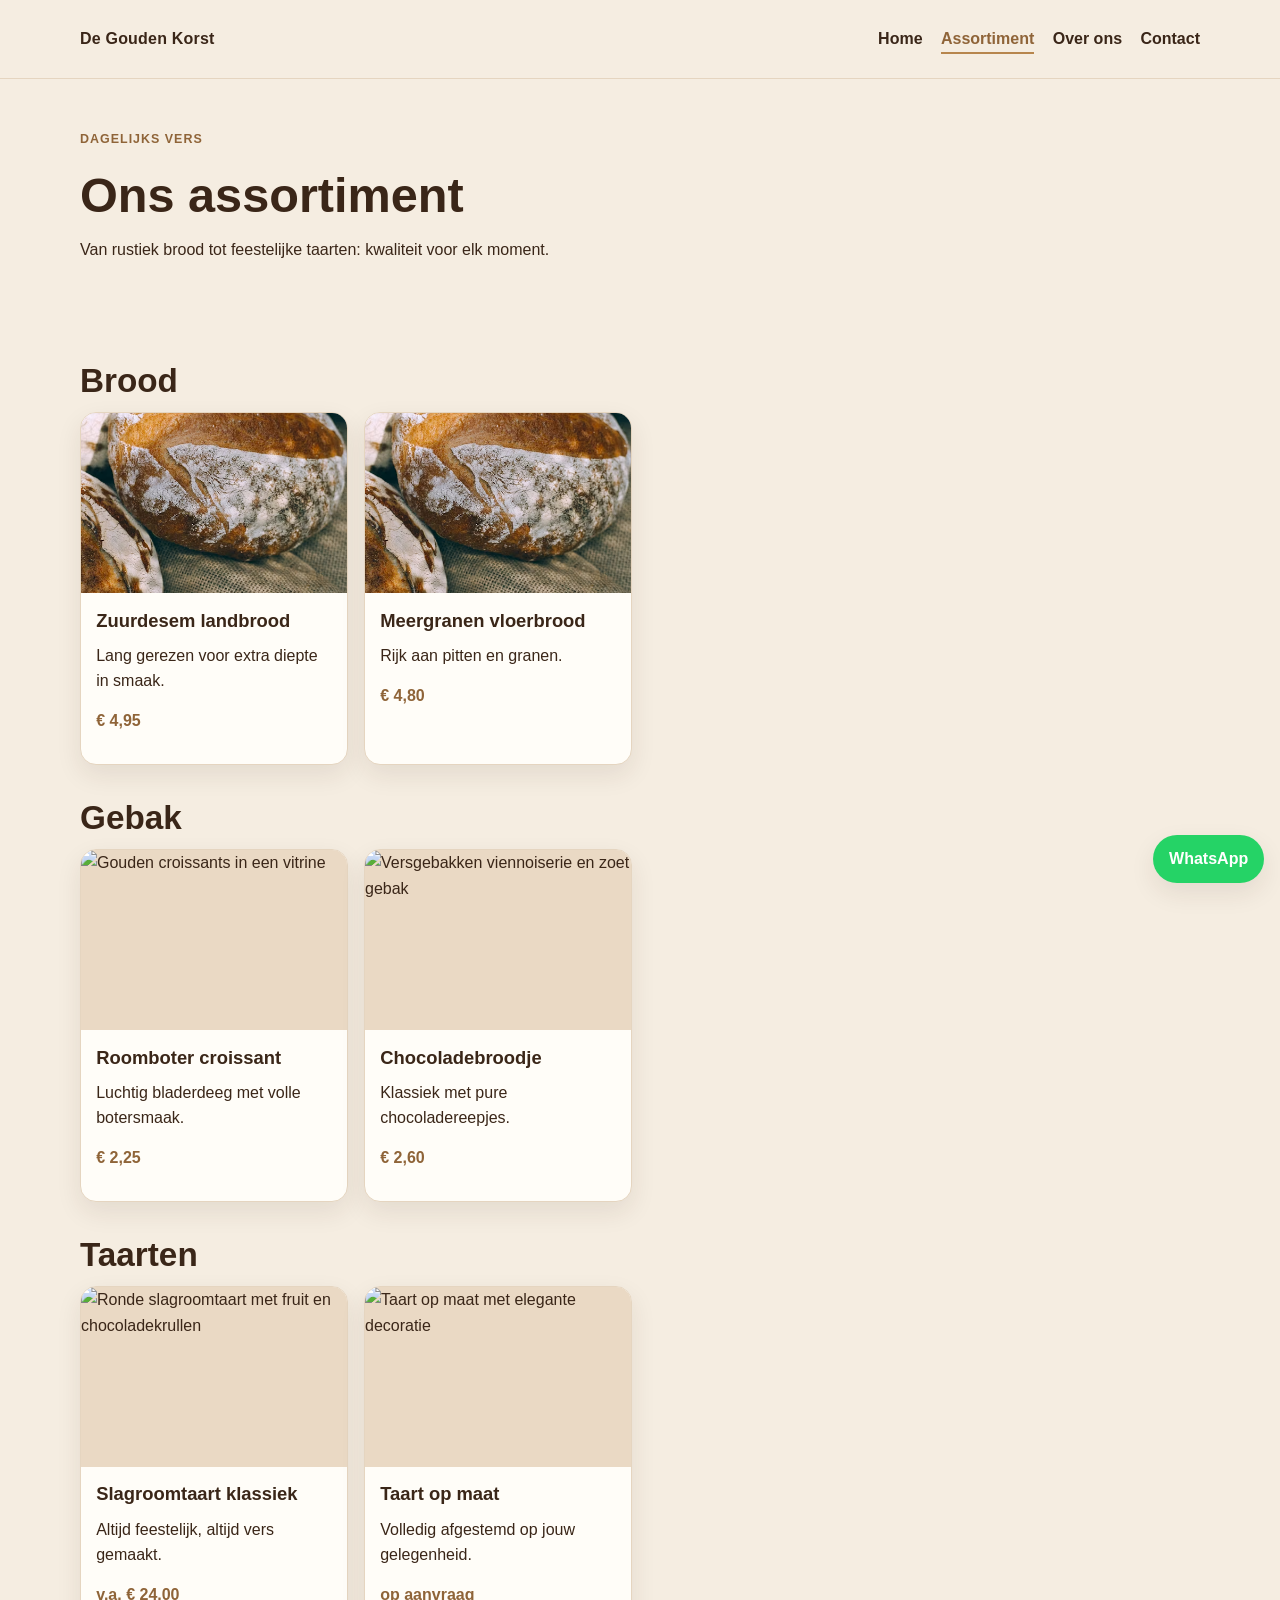
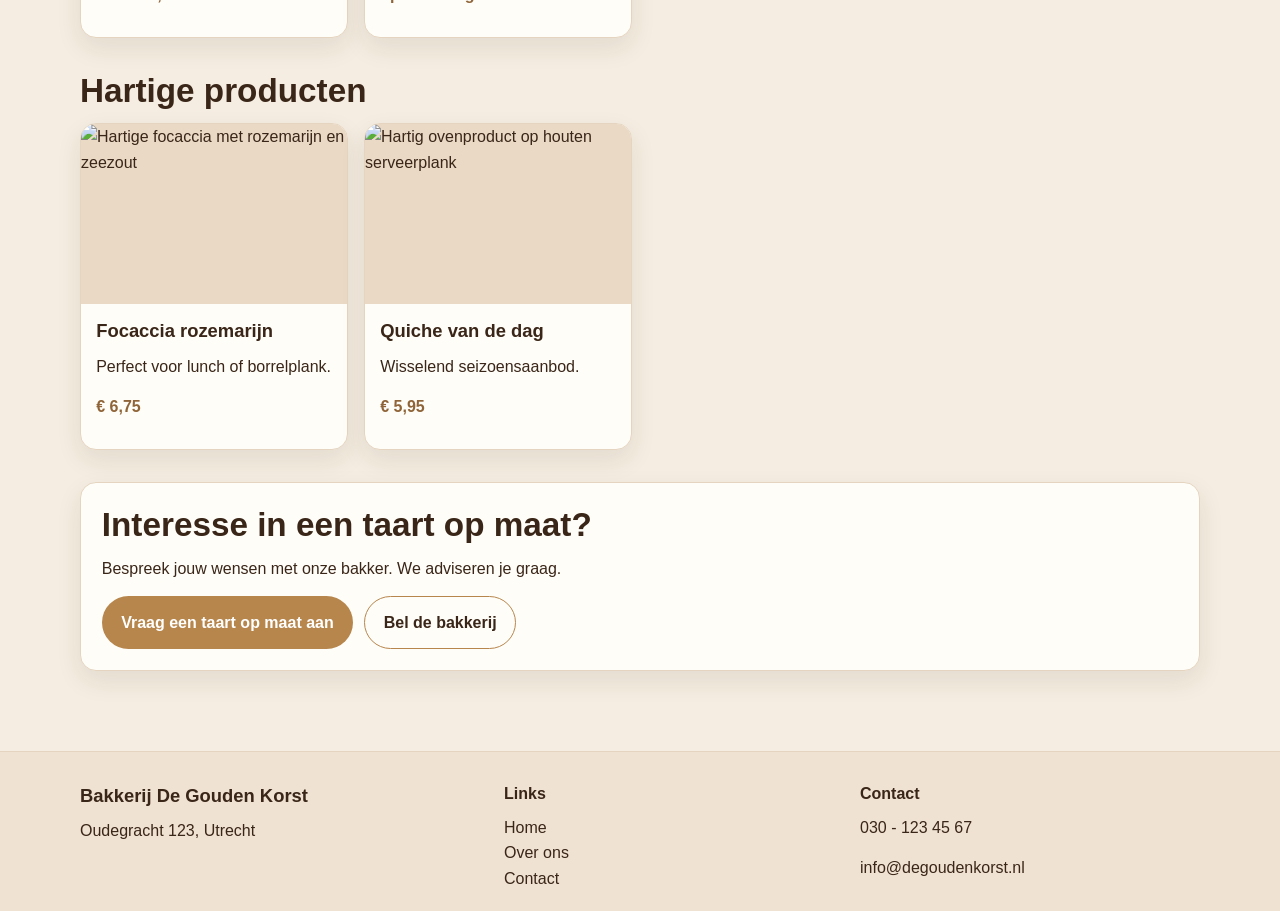
==== assortiment.html @ fc50ace1 "Update assortiment.html nu correct foto" ====
<!DOCTYPE html>
<html lang="nl">
<head>
  <meta charset="UTF-8" />
  <meta name="viewport" content="width=device-width, initial-scale=1.0" />
  <title>Assortiment | Bakkerij De Gouden Korst</title>
  <meta name="description" content="Ontdek ons assortiment: brood, gebak, taarten en hartige producten. Ambachtelijk, vers en lokaal bereid." />
  <link rel="stylesheet" href="css/style.css" />
  <script defer src="js/main.js"></script>
</head>
<body>
  <header class="site-header">
    <div class="container nav-wrap">
      <a href="index.html" class="logo">De Gouden Korst</a>
      <button class="nav-toggle" aria-label="Open navigatie" aria-expanded="false"><span></span><span></span><span></span></button>
      <nav class="site-nav" aria-label="Hoofdnavigatie">
        <ul>
          <li><a href="index.html">Home</a></li>
          <li><a class="active" href="assortiment.html">Assortiment</a></li>
          <li><a href="over-ons.html">Over ons</a></li>
          <li><a href="contact.html">Contact</a></li>
        </ul>
      </nav>
    </div>
  </header>

  <main class="page-main">
    <section class="page-hero">
      <div class="container">
        <p class="eyebrow">Dagelijks vers</p>
        <h1>Ons assortiment</h1>
        <p>Van rustiek brood tot feestelijke taarten: kwaliteit voor elk moment.</p>
      </div>
    </section>

    <section class="section">
      <div class="container">
        <div class="category-block">
          <h2>Brood</h2>
          <div class="cards-grid products-grid">
            <article class="product-card">
              <img src="Images/zuurdesem-brood.avif" alt="Vers zuurdesembrood op houten werkblad" />
              <div class="product-body"><h3>Zuurdesem landbrood</h3><p>Lang gerezen voor extra diepte in smaak.</p><p class="price">€ 4,95</p></div>
            </article>
            <article class="product-card">
              <img src="Images/zuurdesem-brood.avif" alt="Snijplank met verschillende ambachtelijke broden" />
              <div class="product-body"><h3>Meergranen vloerbrood</h3><p>Rijk aan pitten en granen.</p><p class="price">€ 4,80</p></div>
            </article>
          </div>
        </div>

        <div class="category-block">
          <h2>Gebak</h2>
          <div class="cards-grid products-grid">
            <article class="product-card">
              <img src="images/croissants.jpg" alt="Gouden croissants in een vitrine" />
              <div class="product-body"><h3>Roomboter croissant</h3><p>Luchtig bladerdeeg met volle botersmaak.</p><p class="price">€ 2,25</p></div>
            </article>
            <article class="product-card">
              <img src="images/croissants.jpg" alt="Versgebakken viennoiserie en zoet gebak" />
              <div class="product-body"><h3>Chocoladebroodje</h3><p>Klassiek met pure chocoladereepjes.</p><p class="price">€ 2,60</p></div>
            </article>
          </div>
        </div>

        <div class="category-block">
          <h2>Taarten</h2>
          <div class="cards-grid products-grid">
            <article class="product-card">
              <img src="images/slagroomtaart.jpg" alt="Ronde slagroomtaart met fruit en chocoladekrullen" />
              <div class="product-body"><h3>Slagroomtaart klassiek</h3><p>Altijd feestelijk, altijd vers gemaakt.</p><p class="price">v.a. € 24,00</p></div>
            </article>
            <article class="product-card">
              <img src="images/taart-op-maat.jpg" alt="Taart op maat met elegante decoratie" />
              <div class="product-body"><h3>Taart op maat</h3><p>Volledig afgestemd op jouw gelegenheid.</p><p class="price">op aanvraag</p></div>
            </article>
          </div>
        </div>

        <div class="category-block">
          <h2>Hartige producten</h2>
          <div class="cards-grid products-grid">
            <article class="product-card">
              <img src="images/focaccia.jpg" alt="Hartige focaccia met rozemarijn en zeezout" />
              <div class="product-body"><h3>Focaccia rozemarijn</h3><p>Perfect voor lunch of borrelplank.</p><p class="price">€ 6,75</p></div>
            </article>
            <article class="product-card">
              <img src="images/focaccia.jpg" alt="Hartig ovenproduct op houten serveerplank" />
              <div class="product-body"><h3>Quiche van de dag</h3><p>Wisselend seizoensaanbod.</p><p class="price">€ 5,95</p></div>
            </article>
          </div>
        </div>

        <div class="cta-panel mt">
          <h2>Interesse in een taart op maat?</h2>
          <p>Bespreek jouw wensen met onze bakker. We adviseren je graag.</p>
          <div class="inline-cta">
            <a class="btn btn-primary" href="contact.html">Vraag een taart op maat aan</a>
            <a class="btn btn-secondary" href="tel:+31301234567">Bel de bakkerij</a>
          </div>
        </div>
      </div>
    </section>
  </main>

  <a class="whatsapp-btn" href="https://wa.me/31612345678" target="_blank" rel="noopener">WhatsApp</a>

  <footer class="site-footer">
    <div class="container footer-grid">
      <div><h3>Bakkerij De Gouden Korst</h3><p>Oudegracht 123, Utrecht</p></div>
      <div><h4>Links</h4><ul><li><a href="index.html">Home</a></li><li><a href="over-ons.html">Over ons</a></li><li><a href="contact.html">Contact</a></li></ul></div>
      <div><h4>Contact</h4><p><a href="tel:+31301234567">030 - 123 45 67</a></p><p><a href="mailto:info@degoudenkorst.nl">info@degoudenkorst.nl</a></p></div>
    </div>
  </footer>
</body>
</html>
---- css/style.css ----
:root {
  --bg: #f5ede1;
  --bg-soft: #fbf6ef;
  --card: #fffdf8;
  --text: #3a2618;
  --text-muted: #6f5a48;
  --accent: #b7864d;
  --accent-dark: #8f6438;
  --line: #e5d5c0;
  --radius: 16px;
  --radius-sm: 10px;
  --shadow: 0 10px 26px rgba(58, 38, 24, 0.09);
  --container: 1120px;
}

*,
*::before,
*::after { box-sizing: border-box; }

html { scroll-behavior: smooth; }

body {
  margin: 0;
  font-family: "Segoe UI", Tahoma, Arial, sans-serif;
  background: var(--bg);
  color: var(--text);
  line-height: 1.6;
}

img { display: block; max-width: 100%; }

.container {
  width: min(100% - 2rem, var(--container));
  margin-inline: auto;
}

/* Header */
.site-header {
  position: sticky;
  top: 0;
  z-index: 100;
  background: rgba(245, 237, 225, 0.96);
  backdrop-filter: blur(6px);
  border-bottom: 1px solid var(--line);
}

.nav-wrap {
  min-height: 78px;
  display: flex;
  align-items: center;
  justify-content: space-between;
}

.logo {
  text-decoration: none;
  color: var(--text);
  font-weight: 800;
  letter-spacing: 0.2px;
}

.site-nav ul {
  list-style: none;
  display: flex;
  gap: 1.15rem;
  margin: 0;
  padding: 0;
}

.site-nav a {
  color: var(--text);
  text-decoration: none;
  font-weight: 600;
  border-bottom: 2px solid transparent;
  padding-bottom: 0.3rem;
}

.site-nav a:hover,
.site-nav a.active {
  color: var(--accent-dark);
  border-bottom-color: var(--accent);
}

.nav-toggle {
  display: none;
  border: 0;
  background: transparent;
  width: 42px;
  height: 42px;
  cursor: pointer;
}

.nav-toggle span {
  display: block;
  width: 22px;
  height: 2px;
  margin: 5px auto;
  background: var(--text);
}

/* Typography */
h1, h2, h3, h4 {
  line-height: 1.25;
  margin: 0 0 0.7rem;
}

h1 { font-size: clamp(2rem, 3.8vw, 3.1rem); }
h2 { font-size: clamp(1.45rem, 2.6vw, 2.15rem); }
h3 { font-size: 1.15rem; }

p { margin: 0 0 0.9rem; }

.eyebrow {
  text-transform: uppercase;
  letter-spacing: 0.08em;
  font-size: 0.78rem;
  font-weight: 700;
  color: var(--accent-dark);
}

/* Hero */
.hero {
  position: relative;
  min-height: 70vh;
  display: grid;
  align-items: center;
  overflow: hidden;
}

.hero-bg {
  position: absolute;
  inset: 0;
  width: 100%;
  height: 100%;
  object-fit: cover;
}

.hero-overlay {
  position: absolute;
  inset: 0;
  background: linear-gradient(100deg, rgba(30, 17, 9, 0.72) 0%, rgba(30, 17, 9, 0.38) 55%, rgba(30, 17, 9, 0.18) 100%);
}

.hero-content {
  position: relative;
  z-index: 1;
  color: #fff;
  max-width: 720px;
  padding: 4.8rem 0;
}

.hero-content p {
  color: rgba(255, 255, 255, 0.92);
}

.hero-cta {
  display: flex;
  flex-wrap: wrap;
  gap: 0.7rem;
  margin-top: 1.2rem;
}

.page-hero {
  padding: 3.2rem 0 2.2rem;
}

/* Buttons */
.btn {
  display: inline-block;
  text-decoration: none;
  border-radius: 999px;
  padding: 0.78rem 1.15rem;
  border: 1px solid transparent;
  font-weight: 700;
  cursor: pointer;
  transition: 0.2s ease;
}

.btn-primary { background: var(--accent); color: #fff; }
.btn-primary:hover { background: var(--accent-dark); }

.btn-secondary {
  background: transparent;
  color: var(--text);
  border-color: var(--accent);
}
.btn-secondary:hover { background: #f0dfcb; }

.btn-ghost {
  color: #fff;
  border-color: rgba(255, 255, 255, 0.7);
}
.btn-ghost:hover { background: rgba(255, 255, 255, 0.15); }

/* Sections & cards */
.section { padding: 3rem 0; }
.section-soft {
  background: var(--bg-soft);
  border-top: 1px solid var(--line);
  border-bottom: 1px solid var(--line);
}

.section-head {
  display: flex;
  align-items: center;
  justify-content: space-between;
  gap: 1rem;
  margin-bottom: 1rem;
}

.text-link {
  text-decoration: none;
  color: var(--accent-dark);
  font-weight: 700;
}

.cards-grid {
  display: grid;
  grid-template-columns: repeat(4, minmax(0, 1fr));
  gap: 1rem;
}

.products-grid {
  grid-template-columns: repeat(4, minmax(0, 1fr));
}

.product-card {
  background: var(--card);
  border: 1px solid var(--line);
  border-radius: var(--radius);
  overflow: hidden;
  box-shadow: var(--shadow);
}

.product-card img {
  width: 100%;
  height: 180px;
  object-fit: cover;
  background: #ead9c4;
}

.product-body { padding: 0.95rem; }
.price { font-weight: 800; color: var(--accent-dark); }

.category-block { margin-bottom: 2rem; }

.cta-panel {
  background: var(--card);
  border: 1px solid var(--line);
  border-radius: var(--radius);
  box-shadow: var(--shadow);
  padding: 1.3rem;
}

.inline-cta {
  display: flex;
  flex-wrap: wrap;
  gap: 0.7rem;
  margin-top: 0.75rem;
}

.mt { margin-top: 2rem; }

/* Story */
.story-grid {
  display: grid;
  grid-template-columns: 1fr 1fr;
  gap: 1.2rem;
  align-items: center;
}

.rounded-image {
  border-radius: var(--radius);
  border: 1px solid var(--line);
  box-shadow: var(--shadow);
  width: 100%;
  height: 360px;
  object-fit: cover;
  background: #ead9c4;
}

/* Testimonial */
.testimonials {
  display: grid;
  grid-template-columns: repeat(3, minmax(0, 1fr));
  gap: 1rem;
}

.testimonial {
  background: var(--card);
  border: 1px solid var(--line);
  border-radius: var(--radius);
  padding: 1rem;
  margin: 0;
  box-shadow: var(--shadow);
}

.testimonial cite {
  display: block;
  margin-top: 0.7rem;
  color: var(--text-muted);
  font-style: normal;
}

/* FAQ */
.faq-list { display: grid; gap: 0.8rem; }

.faq-item {
  border: 1px solid var(--line);
  border-radius: var(--radius-sm);
  background: var(--card);
  overflow: hidden;
}

.faq-question {
  width: 100%;
  text-align: left;
  border: 0;
  background: transparent;
  color: var(--text);
  font: inherit;
  font-weight: 700;
  cursor: pointer;
  padding: 1rem;
}

.faq-answer { display: none; padding: 0 1rem 1rem; }
.faq-item.open .faq-answer { display: block; }

/* Forms and contact */
.contact-grid {
  display: grid;
  grid-template-columns: 1fr 1fr;
  gap: 1rem;
}

.info-card,
.contact-form {
  background: var(--card);
  border: 1px solid var(--line);
  border-radius: var(--radius);
  box-shadow: var(--shadow);
  padding: 1.1rem;
}

.feature-list {
  padding-left: 1.1rem;
  margin: 0 0 1rem;
}

label {
  display: block;
  margin: 0.75rem 0 0.3rem;
  font-weight: 600;
}

input, textarea {
  width: 100%;
  border: 1px solid #d8c4ab;
  border-radius: var(--radius-sm);
  padding: 0.7rem;
  font: inherit;
  color: var(--text);
  background: #fff;
}

input:focus, textarea:focus {
  outline: 2px solid #d7ae7f;
  outline-offset: 1px;
}

.form-note {
  margin-top: 0.7rem;
  color: var(--text-muted);
  font-size: 0.92rem;
}

.map-placeholder {
  min-height: 280px;
  border: 2px dashed #cbad8a;
  border-radius: var(--radius);
  background: #fff9f0;
  display: grid;
  place-items: center;
  text-align: center;
  color: var(--text-muted);
  font-weight: 600;
  padding: 1rem;
}

/* Footer */
.site-footer {
  margin-top: 2rem;
  background: #efe2d2;
  border-top: 1px solid var(--line);
  padding-top: 2rem;
}

.footer-grid {
  display: grid;
  grid-template-columns: 1.2fr 1fr 1fr;
  gap: 1rem;
  padding-bottom: 1rem;
}

.site-footer ul { list-style: none; padding: 0; margin: 0; }
.site-footer a { color: var(--text); text-decoration: none; }
.site-footer a:hover { text-decoration: underline; }

.footer-bottom {
  border-top: 1px solid var(--line);
  padding: 0.8rem 0 1rem;
  color: var(--text-muted);
  font-size: 0.92rem;
}

/* WhatsApp */
.whatsapp-btn {
  position: fixed;
  right: 1rem;
  bottom: 1rem;
  z-index: 120;
  text-decoration: none;
  background: #25d366;
  color: #fff;
  font-weight: 700;
  border-radius: 999px;
  padding: 0.72rem 1rem;
  box-shadow: var(--shadow);
}

/* Responsive */
@media (max-width: 1024px) {
  .cards-grid,
  .products-grid { grid-template-columns: repeat(2, minmax(0, 1fr)); }

  .testimonials,
  .story-grid,
  .contact-grid,
  .footer-grid { grid-template-columns: 1fr; }

  .rounded-image { height: 300px; }
}

@media (max-width: 760px) {
  .nav-toggle { display: inline-block; }

  .site-nav {
    position: absolute;
    top: 78px;
    left: 0;
    right: 0;
    background: #f8efe4;
    border-bottom: 1px solid var(--line);
    padding: 0.8rem 1rem;
    display: none;
  }

  .site-nav.open { display: block; }

  .site-nav ul {
    flex-direction: column;
    gap: 0.4rem;
  }

  .hero { min-height: 62vh; }
  .hero-content { padding: 3.6rem 0; }

  .cards-grid,
  .products-grid { grid-template-columns: 1fr; }

  .whatsapp-btn {
    right: 0.8rem;
    bottom: 0.8rem;
  }
}
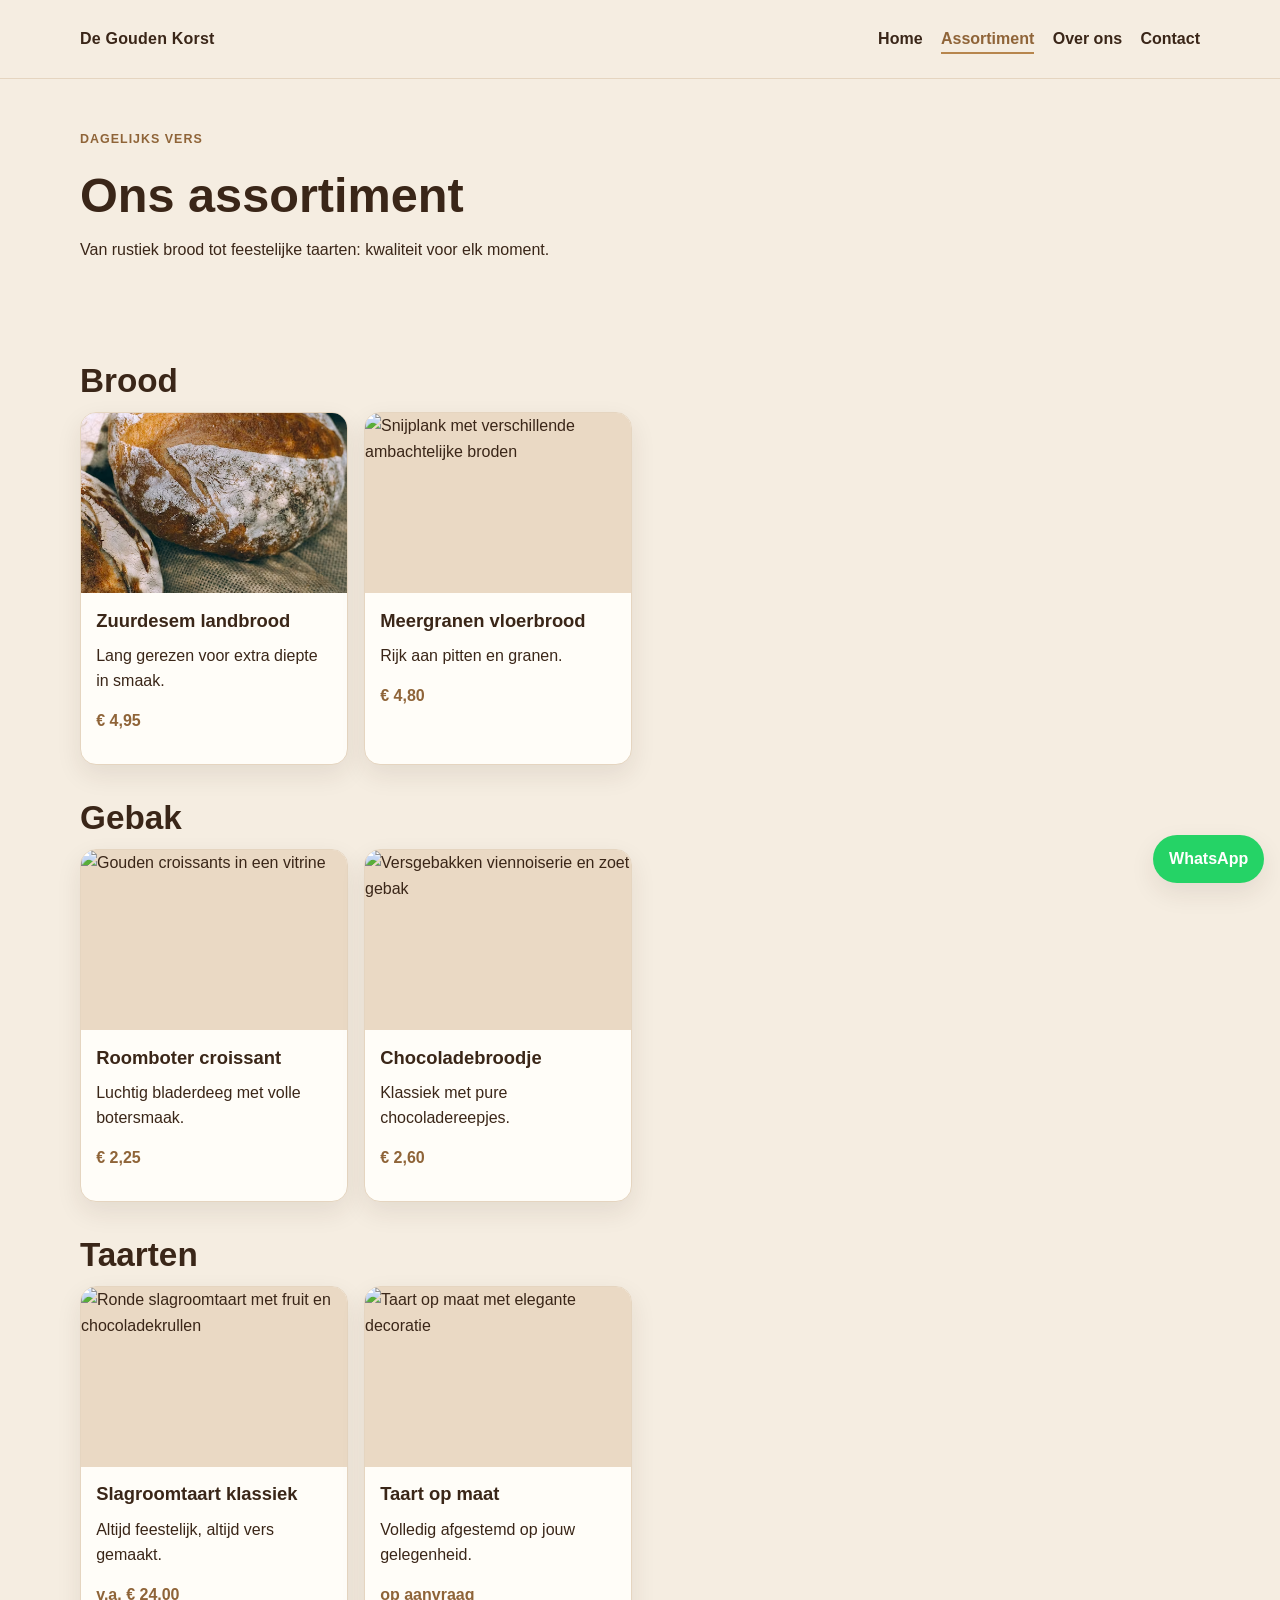
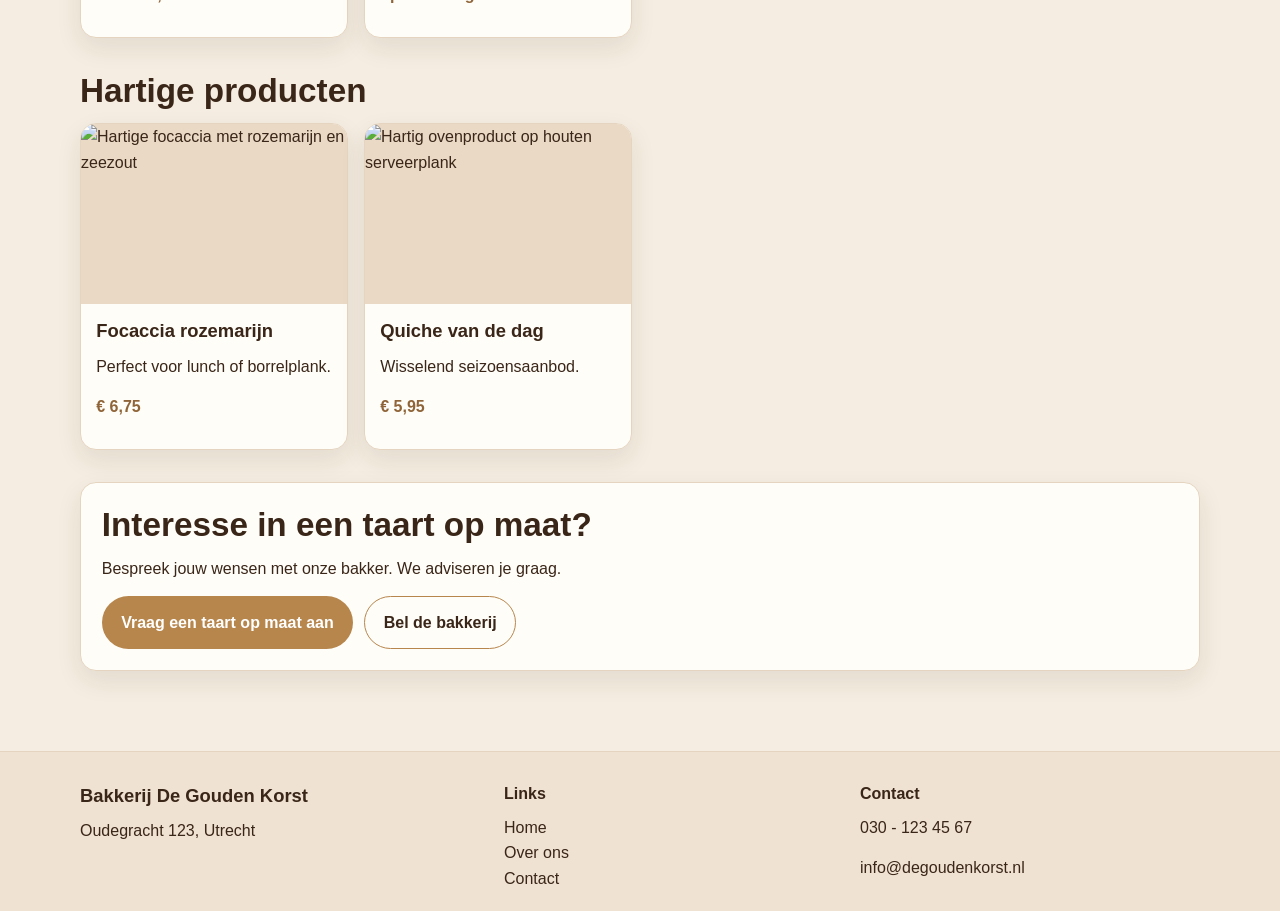
==== commit fbeaab51: "Update assortiment.html foto 2 meergranen" ====
--- a/assortiment.html
+++ b/assortiment.html
@@ -43,7 +43,7 @@
               <div class="product-body"><h3>Zuurdesem landbrood</h3><p>Lang gerezen voor extra diepte in smaak.</p><p class="price">€ 4,95</p></div>
             </article>
             <article class="product-card">
-              <img src="Images/zuurdesem-brood.avif" alt="Snijplank met verschillende ambachtelijke broden" />
+              <img src="Images/meergranen-vloerbrood.avif" alt="Snijplank met verschillende ambachtelijke broden" />
               <div class="product-body"><h3>Meergranen vloerbrood</h3><p>Rijk aan pitten en granen.</p><p class="price">€ 4,80</p></div>
             </article>
           </div>
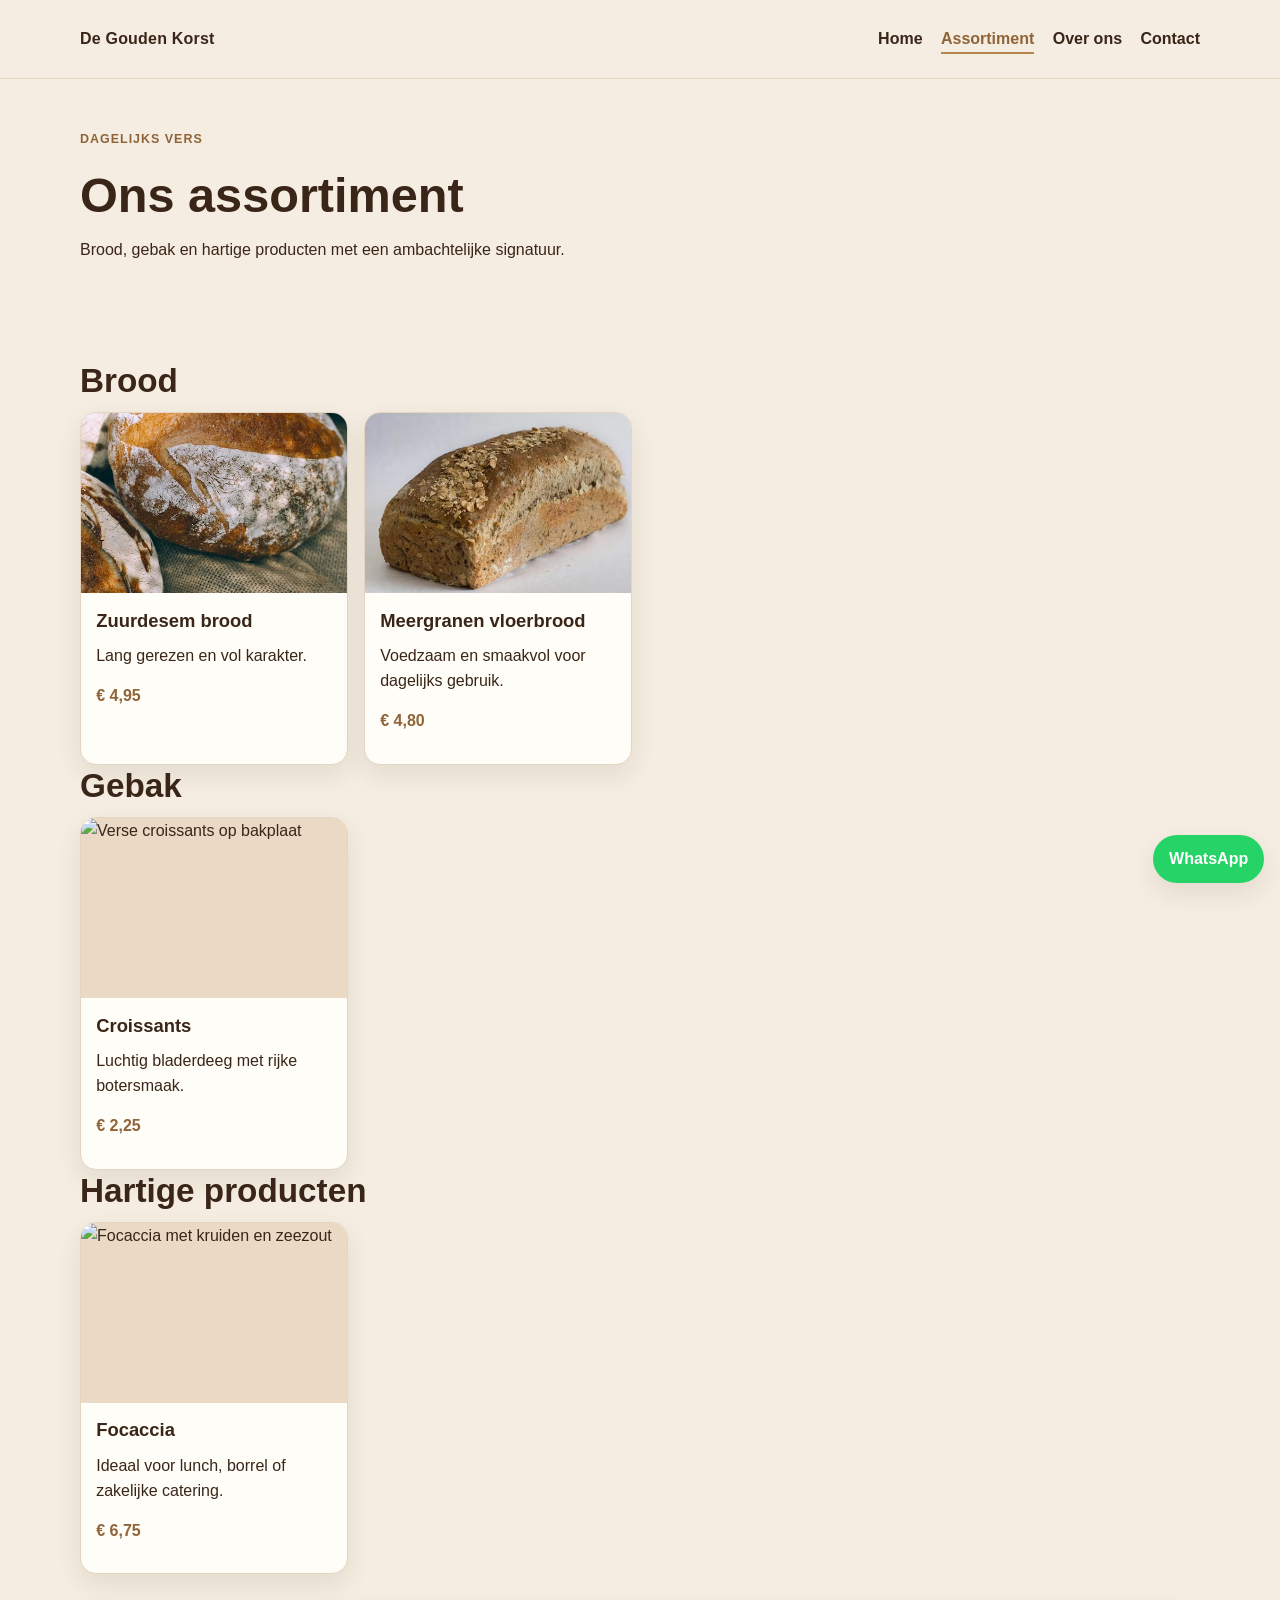
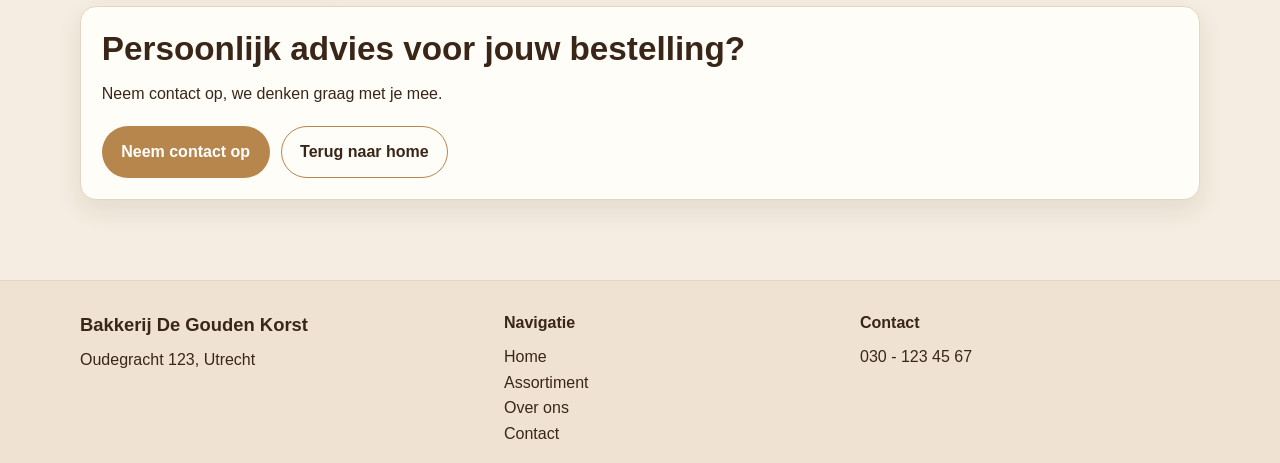
==== commit 07b7576e: "Update assortiment.html" ====
--- a/assortiment.html
+++ b/assortiment.html
@@ -4,7 +4,7 @@
   <meta charset="UTF-8" />
   <meta name="viewport" content="width=device-width, initial-scale=1.0" />
   <title>Assortiment | Bakkerij De Gouden Korst</title>
-  <meta name="description" content="Ontdek ons assortiment: brood, gebak, taarten en hartige producten. Ambachtelijk, vers en lokaal bereid." />
+  <meta name="description" content="Bekijk ons assortiment met brood, gebak en hartige producten. Ambachtelijk, dagvers en lokaal." />
   <link rel="stylesheet" href="css/style.css" />
   <script defer src="js/main.js"></script>
 </head>
@@ -12,7 +12,9 @@
   <header class="site-header">
     <div class="container nav-wrap">
       <a href="index.html" class="logo">De Gouden Korst</a>
-      <button class="nav-toggle" aria-label="Open navigatie" aria-expanded="false"><span></span><span></span><span></span></button>
+      <button class="nav-toggle" aria-label="Open navigatie" aria-expanded="false">
+        <span></span><span></span><span></span>
+      </button>
       <nav class="site-nav" aria-label="Hoofdnavigatie">
         <ul>
           <li><a href="index.html">Home</a></li>
@@ -29,74 +31,62 @@
       <div class="container">
         <p class="eyebrow">Dagelijks vers</p>
         <h1>Ons assortiment</h1>
-        <p>Van rustiek brood tot feestelijke taarten: kwaliteit voor elk moment.</p>
+        <p>Brood, gebak en hartige producten met een ambachtelijke signatuur.</p>
       </div>
     </section>
 
     <section class="section">
       <div class="container">
-        <div class="category-block">
-          <h2>Brood</h2>
-          <div class="cards-grid products-grid">
-            <article class="product-card">
-              <img src="Images/zuurdesem-brood.avif" alt="Vers zuurdesembrood op houten werkblad" />
-              <div class="product-body"><h3>Zuurdesem landbrood</h3><p>Lang gerezen voor extra diepte in smaak.</p><p class="price">€ 4,95</p></div>
-            </article>
-            <article class="product-card">
-              <img src="Images/meergranen-vloerbrood.avif" alt="Snijplank met verschillende ambachtelijke broden" />
-              <div class="product-body"><h3>Meergranen vloerbrood</h3><p>Rijk aan pitten en granen.</p><p class="price">€ 4,80</p></div>
-            </article>
-          </div>
+        <h2>Brood</h2>
+        <div class="cards-grid">
+          <article class="product-card">
+            <img src="Images/zuurdesem-brood.avif" alt="Zuurdesembrood met ambachtelijke korst" />
+            <div class="product-body">
+              <h3>Zuurdesem brood</h3>
+              <p>Lang gerezen en vol karakter.</p>
+              <p class="price">€ 4,95</p>
+            </div>
+          </article>
+          <article class="product-card">
+            <img src="Images/meergranen-vloerbrood.avif" alt="Meergranen vloerbrood met pitten en granen" />
+            <div class="product-body">
+              <h3>Meergranen vloerbrood</h3>
+              <p>Voedzaam en smaakvol voor dagelijks gebruik.</p>
+              <p class="price">€ 4,80</p>
+            </div>
+          </article>
         </div>
 
-        <div class="category-block">
-          <h2>Gebak</h2>
-          <div class="cards-grid products-grid">
-            <article class="product-card">
-              <img src="images/croissants.jpg" alt="Gouden croissants in een vitrine" />
-              <div class="product-body"><h3>Roomboter croissant</h3><p>Luchtig bladerdeeg met volle botersmaak.</p><p class="price">€ 2,25</p></div>
-            </article>
-            <article class="product-card">
-              <img src="images/croissants.jpg" alt="Versgebakken viennoiserie en zoet gebak" />
-              <div class="product-body"><h3>Chocoladebroodje</h3><p>Klassiek met pure chocoladereepjes.</p><p class="price">€ 2,60</p></div>
-            </article>
-          </div>
+        <h2>Gebak</h2>
+        <div class="cards-grid">
+          <article class="product-card">
+            <img src="Images/croissants.avif" alt="Verse croissants op bakplaat" />
+            <div class="product-body">
+              <h3>Croissants</h3>
+              <p>Luchtig bladerdeeg met rijke botersmaak.</p>
+              <p class="price">€ 2,25</p>
+            </div>
+          </article>
         </div>
 
-        <div class="category-block">
-          <h2>Taarten</h2>
-          <div class="cards-grid products-grid">
-            <article class="product-card">
-              <img src="images/slagroomtaart.jpg" alt="Ronde slagroomtaart met fruit en chocoladekrullen" />
-              <div class="product-body"><h3>Slagroomtaart klassiek</h3><p>Altijd feestelijk, altijd vers gemaakt.</p><p class="price">v.a. € 24,00</p></div>
-            </article>
-            <article class="product-card">
-              <img src="images/taart-op-maat.jpg" alt="Taart op maat met elegante decoratie" />
-              <div class="product-body"><h3>Taart op maat</h3><p>Volledig afgestemd op jouw gelegenheid.</p><p class="price">op aanvraag</p></div>
-            </article>
-          </div>
-        </div>
-
-        <div class="category-block">
-          <h2>Hartige producten</h2>
-          <div class="cards-grid products-grid">
-            <article class="product-card">
-              <img src="images/focaccia.jpg" alt="Hartige focaccia met rozemarijn en zeezout" />
-              <div class="product-body"><h3>Focaccia rozemarijn</h3><p>Perfect voor lunch of borrelplank.</p><p class="price">€ 6,75</p></div>
-            </article>
-            <article class="product-card">
-              <img src="images/focaccia.jpg" alt="Hartig ovenproduct op houten serveerplank" />
-              <div class="product-body"><h3>Quiche van de dag</h3><p>Wisselend seizoensaanbod.</p><p class="price">€ 5,95</p></div>
-            </article>
-          </div>
+        <h2>Hartige producten</h2>
+        <div class="cards-grid">
+          <article class="product-card">
+            <img src="Images/focaccia.avif" alt="Focaccia met kruiden en zeezout" />
+            <div class="product-body">
+              <h3>Focaccia</h3>
+              <p>Ideaal voor lunch, borrel of zakelijke catering.</p>
+              <p class="price">€ 6,75</p>
+            </div>
+          </article>
         </div>
 
         <div class="cta-panel mt">
-          <h2>Interesse in een taart op maat?</h2>
-          <p>Bespreek jouw wensen met onze bakker. We adviseren je graag.</p>
-          <div class="inline-cta">
-            <a class="btn btn-primary" href="contact.html">Vraag een taart op maat aan</a>
-            <a class="btn btn-secondary" href="tel:+31301234567">Bel de bakkerij</a>
+          <h2>Persoonlijk advies voor jouw bestelling?</h2>
+          <p>Neem contact op, we denken graag met je mee.</p>
+          <div class="hero-cta">
+            <a class="btn btn-primary" href="contact.html">Neem contact op</a>
+            <a class="btn btn-secondary" href="index.html">Terug naar home</a>
           </div>
         </div>
       </div>
@@ -108,8 +98,16 @@
   <footer class="site-footer">
     <div class="container footer-grid">
       <div><h3>Bakkerij De Gouden Korst</h3><p>Oudegracht 123, Utrecht</p></div>
-      <div><h4>Links</h4><ul><li><a href="index.html">Home</a></li><li><a href="over-ons.html">Over ons</a></li><li><a href="contact.html">Contact</a></li></ul></div>
-      <div><h4>Contact</h4><p><a href="tel:+31301234567">030 - 123 45 67</a></p><p><a href="mailto:info@degoudenkorst.nl">info@degoudenkorst.nl</a></p></div>
+      <div>
+        <h4>Navigatie</h4>
+        <ul>
+          <li><a href="index.html">Home</a></li>
+          <li><a href="assortiment.html">Assortiment</a></li>
+          <li><a href="over-ons.html">Over ons</a></li>
+          <li><a href="contact.html">Contact</a></li>
+        </ul>
+      </div>
+      <div><h4>Contact</h4><p><a href="tel:+31301234567">030 - 123 45 67</a></p></div>
     </div>
   </footer>
 </body>
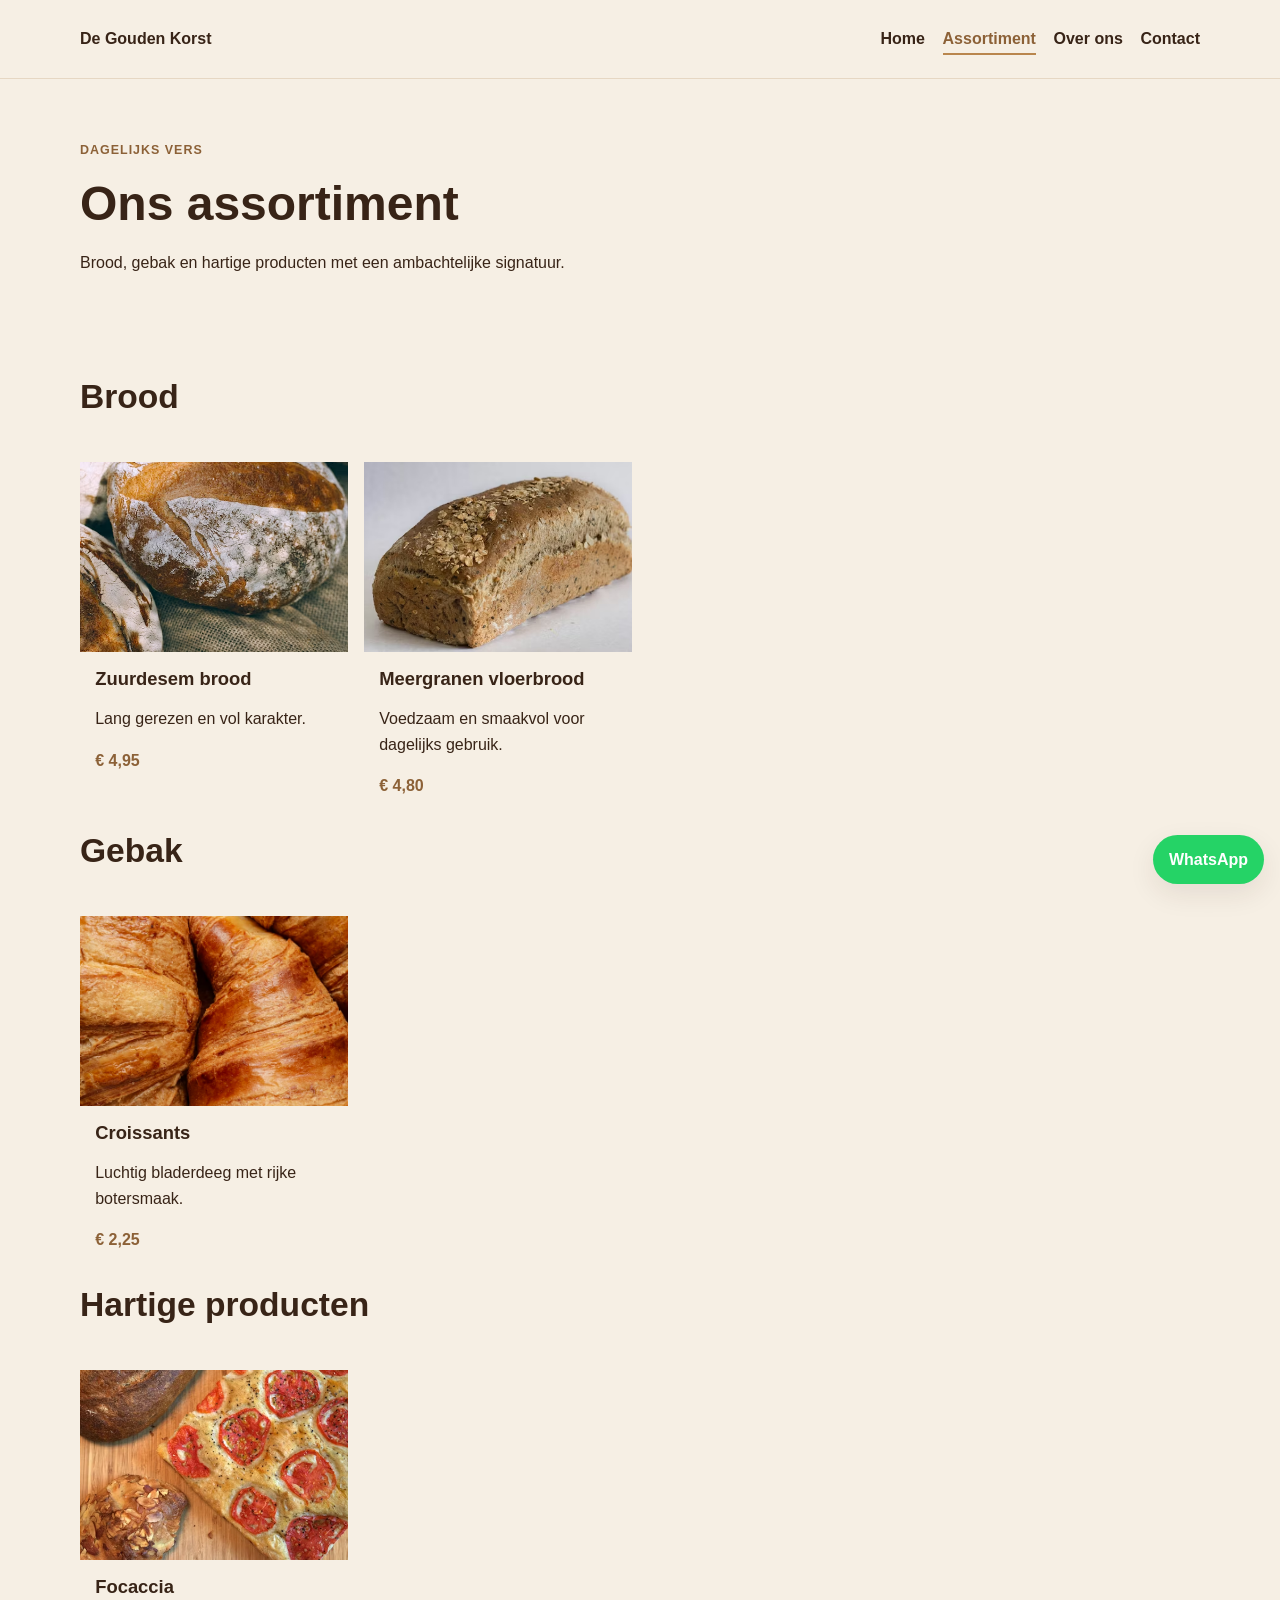
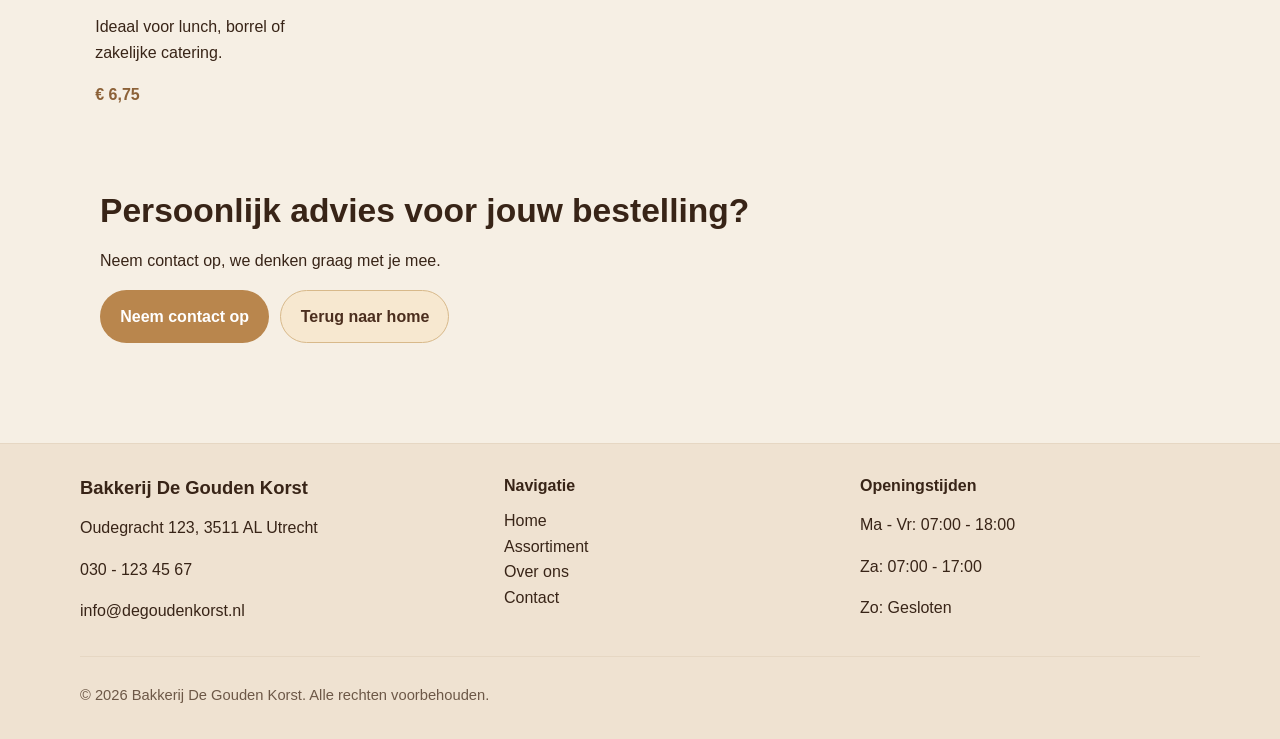
==== commit dcd022fe: "Update assortiment.html footer update" ====
--- a/assortiment.html
+++ b/assortiment.html
@@ -97,7 +97,12 @@
 
   <footer class="site-footer">
     <div class="container footer-grid">
-      <div><h3>Bakkerij De Gouden Korst</h3><p>Oudegracht 123, Utrecht</p></div>
+      <div>
+        <h3>Bakkerij De Gouden Korst</h3>
+        <p>Oudegracht 123, 3511 AL Utrecht</p>
+        <p><a href="tel:+31301234567">030 - 123 45 67</a></p>
+        <p><a href="mailto:info@degoudenkorst.nl">info@degoudenkorst.nl</a></p>
+      </div>
       <div>
         <h4>Navigatie</h4>
         <ul>
@@ -107,7 +112,15 @@
           <li><a href="contact.html">Contact</a></li>
         </ul>
       </div>
-      <div><h4>Contact</h4><p><a href="tel:+31301234567">030 - 123 45 67</a></p></div>
+      <div>
+        <h4>Openingstijden</h4>
+        <p>Ma - Vr: 07:00 - 18:00</p>
+        <p>Za: 07:00 - 17:00</p>
+        <p>Zo: Gesloten</p>
+      </div>
+    </div>
+    <div class="container footer-bottom">
+      <p>&copy; 2026 Bakkerij De Gouden Korst. Alle rechten voorbehouden.</p>
     </div>
   </footer>
 </body>
--- a/css/style.css
+++ b/css/style.css
@@ -1,23 +1,23 @@
 :root {
-  --bg: #f5ede1;
-  --bg-soft: #fbf6ef;
-  --card: #fffdf8;
-  --text: #3a2618;
-  --text-muted: #6f5a48;
-  --accent: #b7864d;
-  --accent-dark: #8f6438;
-  --line: #e5d5c0;
+  --bg: #f6efe4;
+  --bg-soft: #fcf7ef;
+  --text: #382417;
+  --text-muted: #6d5847;
+  --accent: #b9864d;
+  --accent-dark: #8c6137;
+  --line: #e6d7c3;
+  --card: #fffdf9;
   --radius: 16px;
   --radius-sm: 10px;
-  --shadow: 0 10px 26px rgba(58, 38, 24, 0.09);
+  --shadow: 0 10px 28px rgba(56, 36, 23, 0.09);
   --container: 1120px;
 }
 
 *,
 *::before,
-*::after { box-sizing: border-box; }
-
-html { scroll-behavior: smooth; }
+*::after {
+  box-sizing: border-box;
+}
 
 body {
   margin: 0;
@@ -27,11 +27,46 @@
   line-height: 1.6;
 }
 
-img { display: block; max-width: 100%; }
+img {
+  max-width: 100%;
+  display: block;
+  object-fit: cover; /* Belangrijk: voorkomt vervorming */
+}
 
 .container {
   width: min(100% - 2rem, var(--container));
   margin-inline: auto;
+}
+
+h1, h2, h3, h4 {
+  margin: 0 0 0.75rem;
+  line-height: 1.25;
+}
+
+h1 { font-size: clamp(2rem, 4vw, 3rem); }
+h2 { font-size: clamp(1.45rem, 2.8vw, 2.1rem); }
+h3 { font-size: 1.15rem; }
+
+.eyebrow {
+  text-transform: uppercase;
+  letter-spacing: 0.08em;
+  font-size: 0.78rem;
+  color: var(--accent-dark);
+  font-weight: 700;
+}
+
+.section {
+  padding: 3rem 0;
+}
+
+.section-soft {
+  background: var(--bg-soft);
+  border-top: 1px solid var(--line);
+  border-bottom: 1px solid var(--line);
+}
+
+.page-hero {
+  padding: 3.1rem 0 2.3rem;
 }
 
 /* Header */
@@ -39,7 +74,7 @@
   position: sticky;
   top: 0;
   z-index: 100;
-  background: rgba(245, 237, 225, 0.96);
+  background: rgba(246, 239, 228, 0.96);
   backdrop-filter: blur(6px);
   border-bottom: 1px solid var(--line);
 }
@@ -52,26 +87,25 @@
 }
 
 .logo {
+  color: var(--text);
+  text-decoration: none;
+  font-weight: 800;
+}
+
+.site-nav ul {
+  margin: 0;
+  padding: 0;
+  list-style: none;
+  display: flex;
+  gap: 1.1rem;
+}
+
+.site-nav a {
   text-decoration: none;
   color: var(--text);
-  font-weight: 800;
-  letter-spacing: 0.2px;
-}
-
-.site-nav ul {
-  list-style: none;
-  display: flex;
-  gap: 1.15rem;
-  margin: 0;
-  padding: 0;
-}
-
-.site-nav a {
-  color: var(--text);
-  text-decoration: none;
   font-weight: 600;
   border-bottom: 2px solid transparent;
-  padding-bottom: 0.3rem;
+  padding-bottom: 0.35rem;
 }
 
 .site-nav a:hover,
@@ -82,11 +116,12 @@
 
 .nav-toggle {
   display: none;
+  width: 42px;
+  height: 42px;
   border: 0;
   background: transparent;
-  width: 42px;
-  height: 42px;
   cursor: pointer;
+  padding: 0;
 }
 
 .nav-toggle span {
@@ -95,26 +130,6 @@
   height: 2px;
   margin: 5px auto;
   background: var(--text);
-}
-
-/* Typography */
-h1, h2, h3, h4 {
-  line-height: 1.25;
-  margin: 0 0 0.7rem;
-}
-
-h1 { font-size: clamp(2rem, 3.8vw, 3.1rem); }
-h2 { font-size: clamp(1.45rem, 2.6vw, 2.15rem); }
-h3 { font-size: 1.15rem; }
-
-p { margin: 0 0 0.9rem; }
-
-.eyebrow {
-  text-transform: uppercase;
-  letter-spacing: 0.08em;
-  font-size: 0.78rem;
-  font-weight: 700;
-  color: var(--accent-dark);
 }
 
 /* Hero */
@@ -131,81 +146,60 @@
   inset: 0;
   width: 100%;
   height: 100%;
-  object-fit: cover;
 }
 
 .hero-overlay {
   position: absolute;
   inset: 0;
-  background: linear-gradient(100deg, rgba(30, 17, 9, 0.72) 0%, rgba(30, 17, 9, 0.38) 55%, rgba(30, 17, 9, 0.18) 100%);
+  background: linear-gradient(100deg, rgba(25, 14, 7, 0.7) 0%, rgba(25, 14, 7, 0.38) 55%, rgba(25, 14, 7, 0.18) 100%);
 }
 
 .hero-content {
   position: relative;
   z-index: 1;
+  max-width: 700px;
   color: #fff;
-  max-width: 720px;
-  padding: 4.8rem 0;
+  padding: 4.6rem 0;
 }
 
 .hero-content p {
-  color: rgba(255, 255, 255, 0.92);
+  color: rgba(255, 255, 255, 0.93);
 }
 
 .hero-cta {
   display: flex;
   flex-wrap: wrap;
   gap: 0.7rem;
-  margin-top: 1.2rem;
-}
-
-.page-hero {
-  padding: 3.2rem 0 2.2rem;
+  margin-top: 1rem;
 }
 
 /* Buttons */
 .btn {
   display: inline-block;
+  border-radius: 999px;
+  padding: 0.8rem 1.2rem;
   text-decoration: none;
-  border-radius: 999px;
-  padding: 0.78rem 1.15rem;
   border: 1px solid transparent;
   font-weight: 700;
   cursor: pointer;
   transition: 0.2s ease;
 }
 
-.btn-primary { background: var(--accent); color: #fff; }
+.btn-primary {
+  background: var(--accent);
+  color: #fff;
+}
+
 .btn-primary:hover { background: var(--accent-dark); }
 
 .btn-secondary {
-  background: transparent;
-  color: var(--text);
-  border-color: var(--accent);
-}
-.btn-secondary:hover { background: #f0dfcb; }
-
-.btn-ghost {
-  color: #fff;
-  border-color: rgba(255, 255, 255, 0.7);
-}
-.btn-ghost:hover { background: rgba(255, 255, 255, 0.15); }
-
-/* Sections & cards */
-.section { padding: 3rem 0; }
-.section-soft {
-  background: var(--bg-soft);
-  border-top: 1px solid var(--line);
-  border-bottom: 1px solid var(--line);
-}
-
-.section-head {
-  display: flex;
-  align-items: center;
-  justify-content: space-between;
-  gap: 1rem;
-  margin-bottom: 1rem;
-}
+background: #F7E8D0;
+  color: #4B2E1E;
+  border: 1px solid #D8B98A;
+}
+
+.btn-secondary:hover { background: var(--accent-dark); }
+
 
 .text-link {
   text-decoration: none;
@@ -213,96 +207,86 @@
   font-weight: 700;
 }
 
+/* Grids/cards */
+.section-head {
+  display: flex;
+  justify-content: space-between;
+  align-items: center;
+  gap: 1rem;
+  margin-bottom: 1rem;
+}
+
 .cards-grid {
   display: grid;
   grid-template-columns: repeat(4, minmax(0, 1fr));
   gap: 1rem;
 }
 
-.products-grid {
-  grid-template-columns: repeat(4, minmax(0, 1fr));
+.product-card,
+.benefit-card,
+.value-card,
+.contact-info-card,
+.contact-form-card,
+.cta-panel,
+.map-section {
+  padding-top: 2rem;
+}
+
+.map-card {
+  overflow: hidden;
+  border-radius: 24px;
+  border: 1px solid rgba(90, 55, 28, 0.12);
+  box-shadow: 0 16px 40px rgba(90, 55, 28, 0.12);
+  background: #fffaf2;
+}
+
+.map-card iframe {
+  display: block;
+  width: 100%;
+  min-height: 360px;
 }
 
 .product-card {
-  background: var(--card);
-  border: 1px solid var(--line);
-  border-radius: var(--radius);
   overflow: hidden;
-  box-shadow: var(--shadow);
 }
 
 .product-card img {
   width: 100%;
-  height: 180px;
-  object-fit: cover;
-  background: #ead9c4;
-}
-
-.product-body { padding: 0.95rem; }
-.price { font-weight: 800; color: var(--accent-dark); }
-
-.category-block { margin-bottom: 2rem; }
-
-.cta-panel {
-  background: var(--card);
-  border: 1px solid var(--line);
-  border-radius: var(--radius);
-  box-shadow: var(--shadow);
-  padding: 1.3rem;
-}
-
-.inline-cta {
-  display: flex;
-  flex-wrap: wrap;
-  gap: 0.7rem;
-  margin-top: 0.75rem;
-}
-
-.mt { margin-top: 2rem; }
-
-/* Story */
-.story-grid {
-  display: grid;
-  grid-template-columns: 1fr 1fr;
-  gap: 1.2rem;
-  align-items: center;
-}
-
-.rounded-image {
-  border-radius: var(--radius);
-  border: 1px solid var(--line);
-  box-shadow: var(--shadow);
-  width: 100%;
-  height: 360px;
-  object-fit: cover;
-  background: #ead9c4;
-}
-
-/* Testimonial */
-.testimonials {
+  height: 190px;
+}
+
+.product-body {
+  padding: 0.95rem;
+}
+
+.price {
+  color: var(--accent-dark);
+  font-weight: 800;
+}
+
+.benefits-grid,
+.values-grid {
   display: grid;
   grid-template-columns: repeat(3, minmax(0, 1fr));
   gap: 1rem;
 }
 
-.testimonial {
-  background: var(--card);
-  border: 1px solid var(--line);
-  border-radius: var(--radius);
+.benefit-card,
+.value-card {
   padding: 1rem;
-  margin: 0;
-  box-shadow: var(--shadow);
-}
-
-.testimonial cite {
-  display: block;
-  margin-top: 0.7rem;
-  color: var(--text-muted);
-  font-style: normal;
-}
+}
+
+.cta-panel {
+  padding: 1.25rem;
+}
+
+.mt { margin-top: 2rem; }
 
 /* FAQ */
-.faq-list { display: grid; gap: 0.8rem; }
+.faq-list {
+  display: grid;
+  gap: 0.8rem;
+}
 
 .faq-item {
   border: 1px solid var(--line);
@@ -319,27 +303,110 @@
   color: var(--text);
   font: inherit;
   font-weight: 700;
+  padding: 1rem;
   cursor: pointer;
-  padding: 1rem;
-}
-
-.faq-answer { display: none; padding: 0 1rem 1rem; }
-.faq-item.open .faq-answer { display: block; }
-
-/* Forms and contact */
-.contact-grid {
+}
+
+.faq-answer {
+  display: none;
+  padding: 0 1rem 1rem;
+}
+
+.faq-item.open .faq-answer {
+  display: block;
+}
+
+/* Split layouts */
+.split {
   display: grid;
   grid-template-columns: 1fr 1fr;
   gap: 1rem;
-}
-
-.info-card,
-.contact-form {
-  background: var(--card);
+  align-items: start;
+}
+
+.rounded-image {
+  width: 100%;
+  height: 360px;
+  border-radius: var(--radius);
   border: 1px solid var(--line);
-  border-radius: var(--radius);
-  box-shadow: var(--shadow);
-  padding: 1.1rem;
+}
+
+.timeline {
+  position: relative;
+  margin-top: 2rem;
+  padding-left: 2rem;
+}
+
+.timeline::before {
+  content: "";
+  position: absolute;
+  left: 0.55rem;
+  top: 0;
+  bottom: 0;
+  width: 2px;
+  background: #c89b5e;
+}
+
+.timeline-item {
+  position: relative;
+  margin-bottom: 2rem;
+}
+
+.timeline-marker {
+  position: absolute;
+  left: -2rem;
+  top: 0.4rem;
+  width: 1rem;
+  height: 1rem;
+  background: #c89b5e;
+  border: 3px solid #fff7ed;
+  border-radius: 50%;
+  box-shadow: 0 0 0 4px rgba(200, 155, 94, 0.2);
+}
+
+.timeline-content {
+  background: #fffaf2;
+  border: 1px solid rgba(90, 55, 28, 0.12);
+  border-radius: 18px;
+  padding: 1.25rem;
+  box-shadow: 0 10px 30px rgba(90, 55, 28, 0.08);
+}
+
+.timeline-year {
+  display: inline-block;
+  margin-bottom: 0.4rem;
+  color: #9a6a32;
+  font-weight: 700;
+}
+
+.timeline-content h3 {
+  margin: 0 0 0.5rem;
+}
+
+.timeline-content p {
+  margin: 0;
+}
+
+@media (max-width: 700px) {
+  .timeline {
+    padding-left: 1.5rem;
+  }
+
+  .timeline-marker {
+    left: -1.5rem;
+  }
+}
+
+.contact-info-card,
+.contact-form-card {
+  padding: 1rem;
+}
+
+.contact-image {
+  width: 100%;
+  height: 220px;
+  border-radius: var(--radius-sm);
+  margin-bottom: 1rem;
 }
 
 .feature-list {
@@ -347,50 +414,34 @@
   margin: 0 0 1rem;
 }
 
-label {
+.contact-form label {
   display: block;
   margin: 0.75rem 0 0.3rem;
   font-weight: 600;
 }
 
-input, textarea {
-  width: 100%;
-  border: 1px solid #d8c4ab;
+.contact-form input,
+.contact-form textarea {
+  width: 100%;
+  border: 1px solid #d8c6af;
   border-radius: var(--radius-sm);
-  padding: 0.7rem;
+  padding: 0.72rem;
   font: inherit;
   color: var(--text);
   background: #fff;
 }
 
-input:focus, textarea:focus {
-  outline: 2px solid #d7ae7f;
+.contact-form input:focus,
+.contact-form textarea:focus {
+  outline: 2px solid #d8ae7f;
   outline-offset: 1px;
 }
 
-.form-note {
-  margin-top: 0.7rem;
-  color: var(--text-muted);
-  font-size: 0.92rem;
-}
-
-.map-placeholder {
-  min-height: 280px;
-  border: 2px dashed #cbad8a;
-  border-radius: var(--radius);
-  background: #fff9f0;
-  display: grid;
-  place-items: center;
-  text-align: center;
-  color: var(--text-muted);
-  font-weight: 600;
-  padding: 1rem;
-}
 
 /* Footer */
 .site-footer {
   margin-top: 2rem;
-  background: #efe2d2;
+  background: #efe2d1;
   border-top: 1px solid var(--line);
   padding-top: 2rem;
 }
@@ -402,15 +453,26 @@
   padding-bottom: 1rem;
 }
 
-.site-footer ul { list-style: none; padding: 0; margin: 0; }
-.site-footer a { color: var(--text); text-decoration: none; }
-.site-footer a:hover { text-decoration: underline; }
+.site-footer ul {
+  list-style: none;
+  margin: 0;
+  padding: 0;
+}
+
+.site-footer a {
+  text-decoration: none;
+  color: var(--text);
+}
+
+.site-footer a:hover {
+  text-decoration: underline;
+}
 
 .footer-bottom {
   border-top: 1px solid var(--line);
-  padding: 0.8rem 0 1rem;
   color: var(--text-muted);
   font-size: 0.92rem;
+  padding: 0.8rem 0 1rem;
 }
 
 /* WhatsApp */
@@ -418,26 +480,25 @@
   position: fixed;
   right: 1rem;
   bottom: 1rem;
-  z-index: 120;
-  text-decoration: none;
   background: #25d366;
   color: #fff;
+  text-decoration: none;
   font-weight: 700;
   border-radius: 999px;
   padding: 0.72rem 1rem;
   box-shadow: var(--shadow);
+  z-index: 120;
 }
 
 /* Responsive */
 @media (max-width: 1024px) {
-  .cards-grid,
-  .products-grid { grid-template-columns: repeat(2, minmax(0, 1fr)); }
-
-  .testimonials,
-  .story-grid,
-  .contact-grid,
-  .footer-grid { grid-template-columns: 1fr; }
-
+  .cards-grid { grid-template-columns: repeat(2, minmax(0, 1fr)); }
+  .benefits-grid,
+  .values-grid,
+  .split,
+  .footer-grid {
+    grid-template-columns: 1fr;
+  }
   .rounded-image { height: 300px; }
 }
 
@@ -451,25 +512,18 @@
     right: 0;
     background: #f8efe4;
     border-bottom: 1px solid var(--line);
+    display: none;
     padding: 0.8rem 1rem;
-    display: none;
   }
 
   .site-nav.open { display: block; }
 
   .site-nav ul {
     flex-direction: column;
-    gap: 0.4rem;
+    gap: 0.45rem;
   }
 
   .hero { min-height: 62vh; }
   .hero-content { padding: 3.6rem 0; }
-
-  .cards-grid,
-  .products-grid { grid-template-columns: 1fr; }
-
-  .whatsapp-btn {
-    right: 0.8rem;
-    bottom: 0.8rem;
-  }
-}
+  .cards-grid { grid-template-columns: 1fr; }
+}
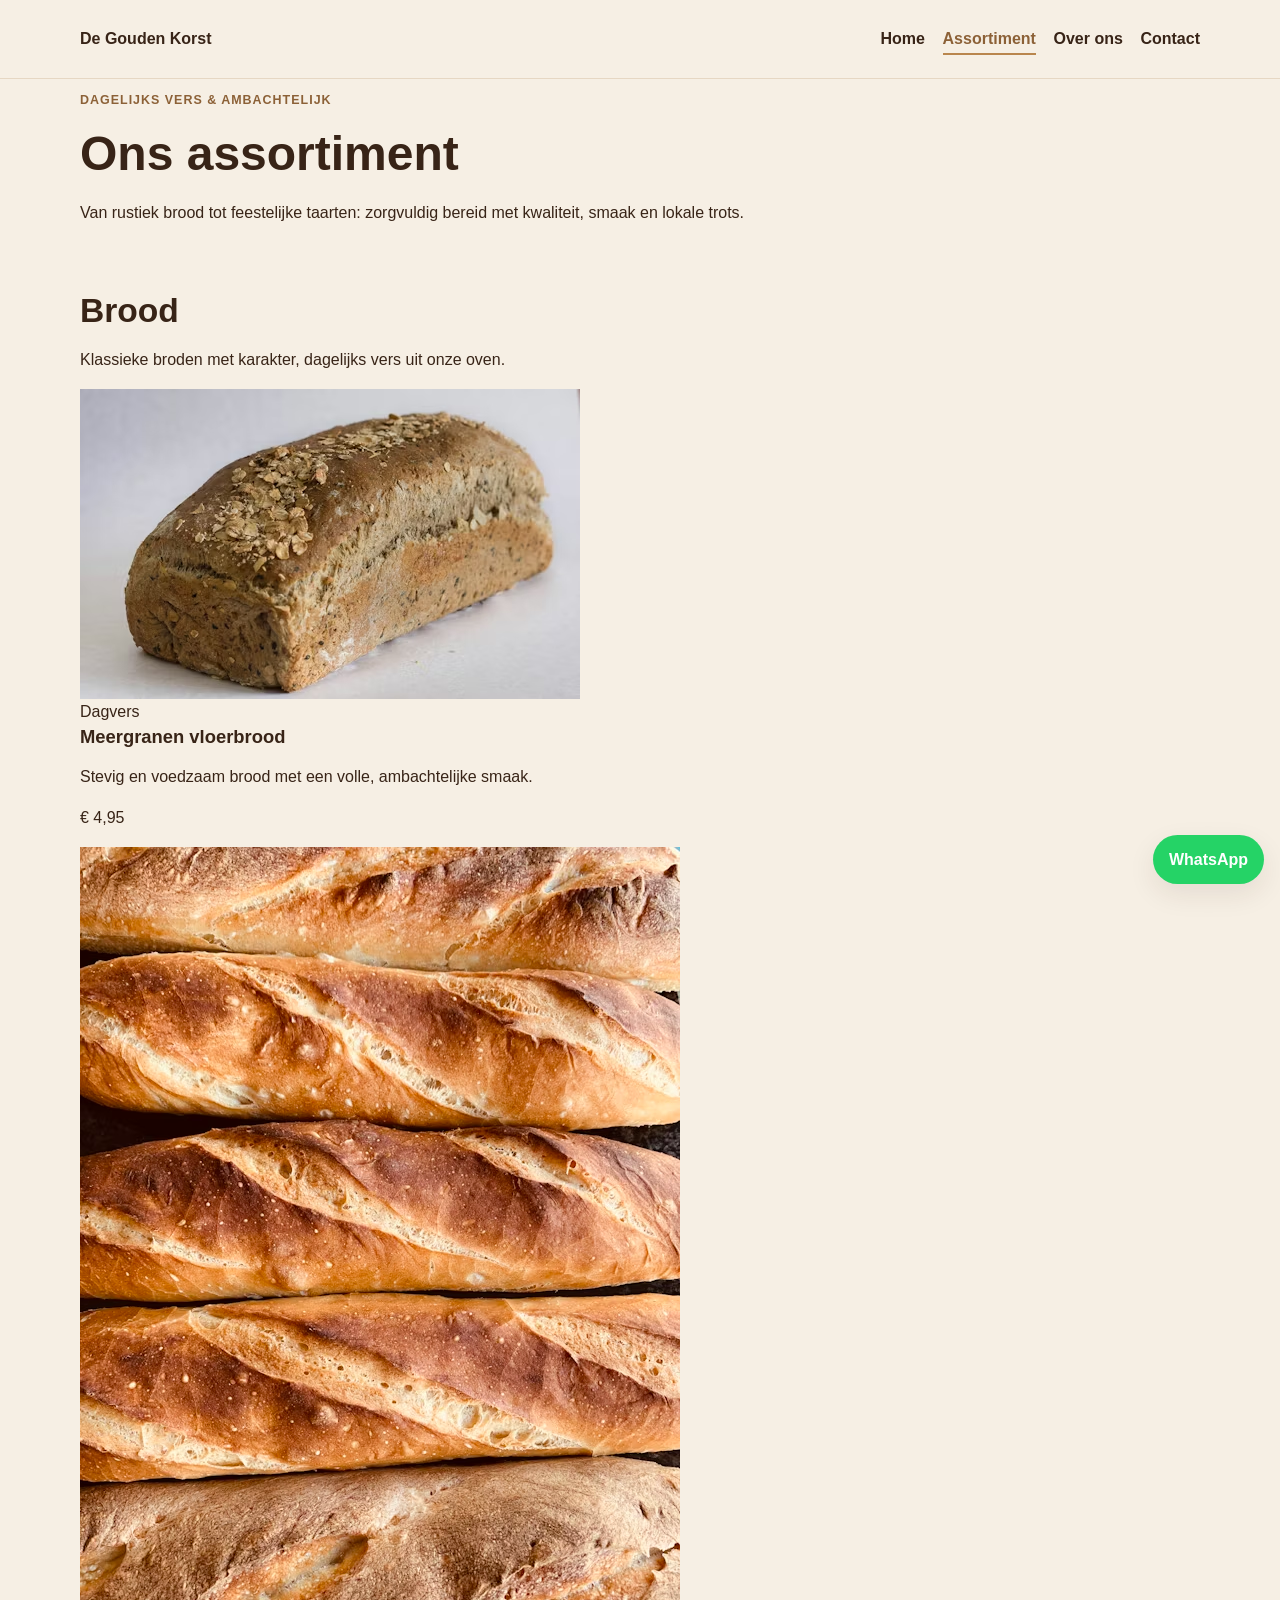
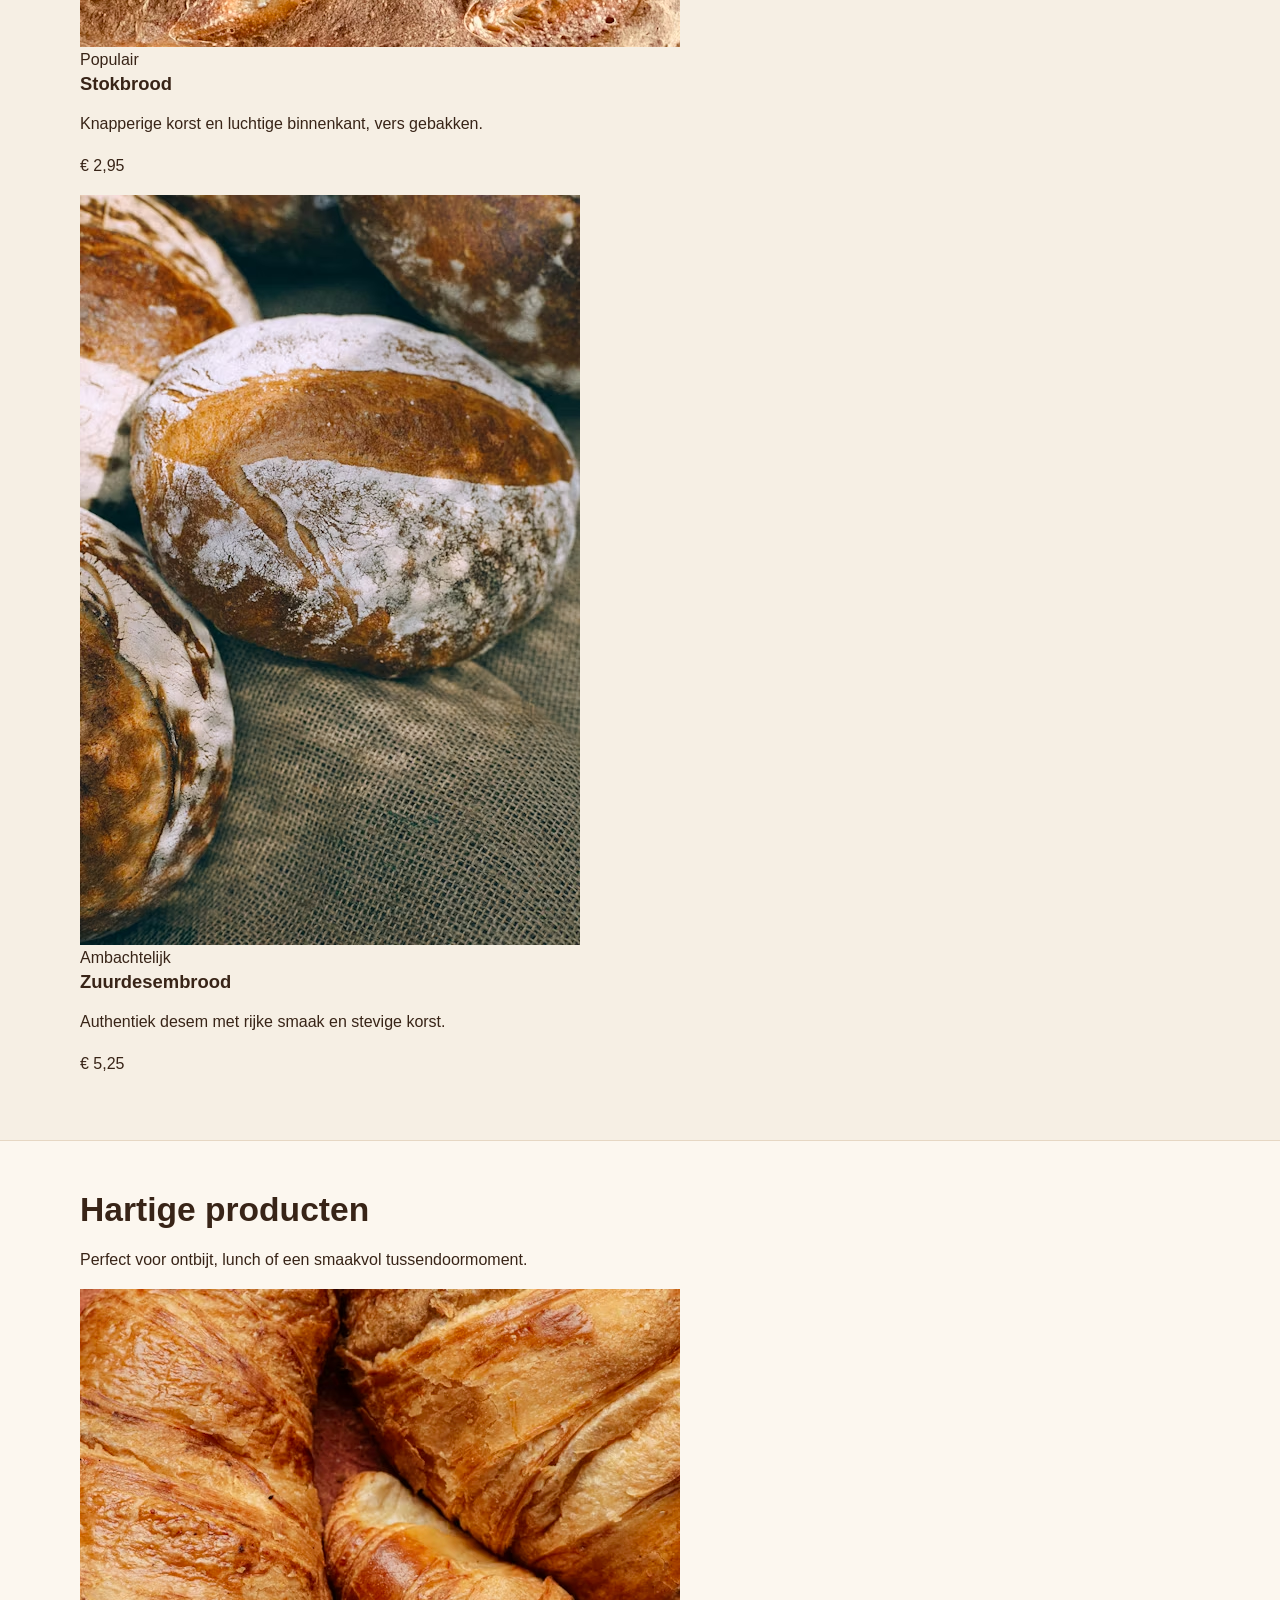
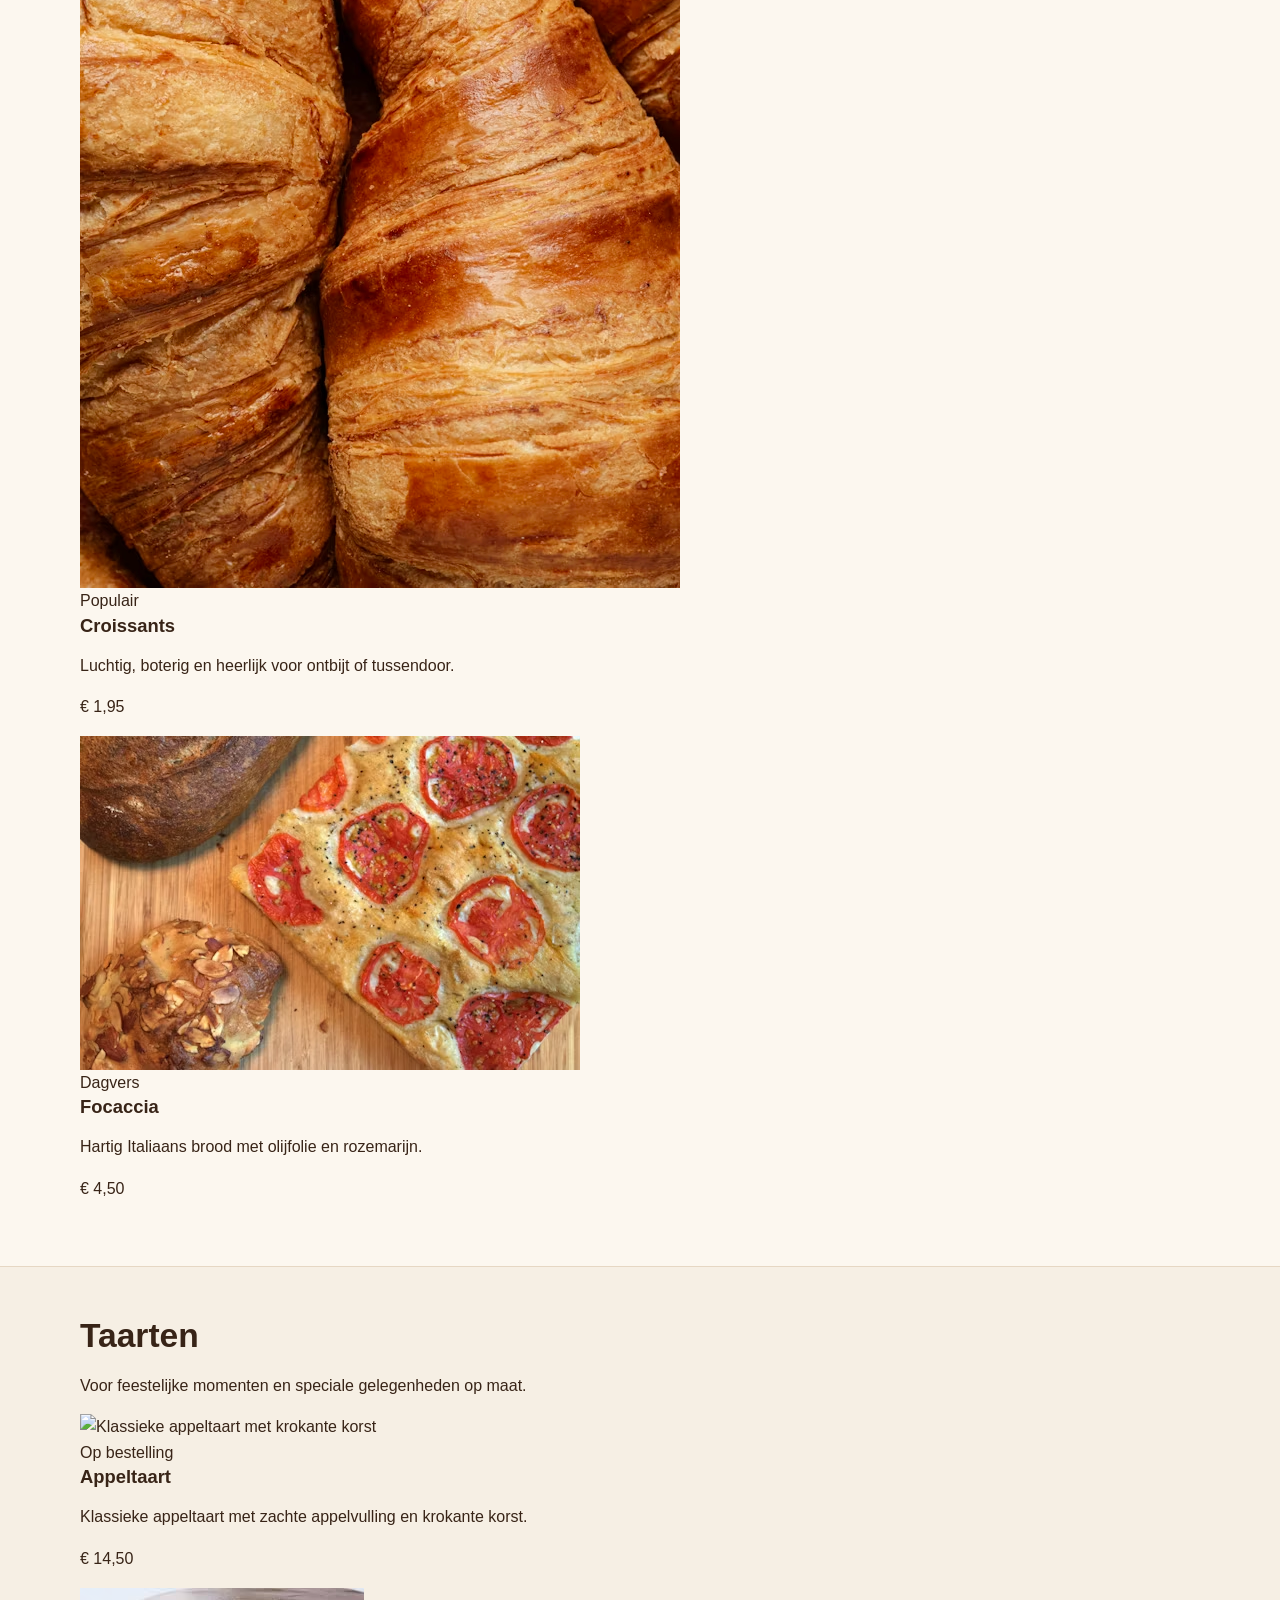
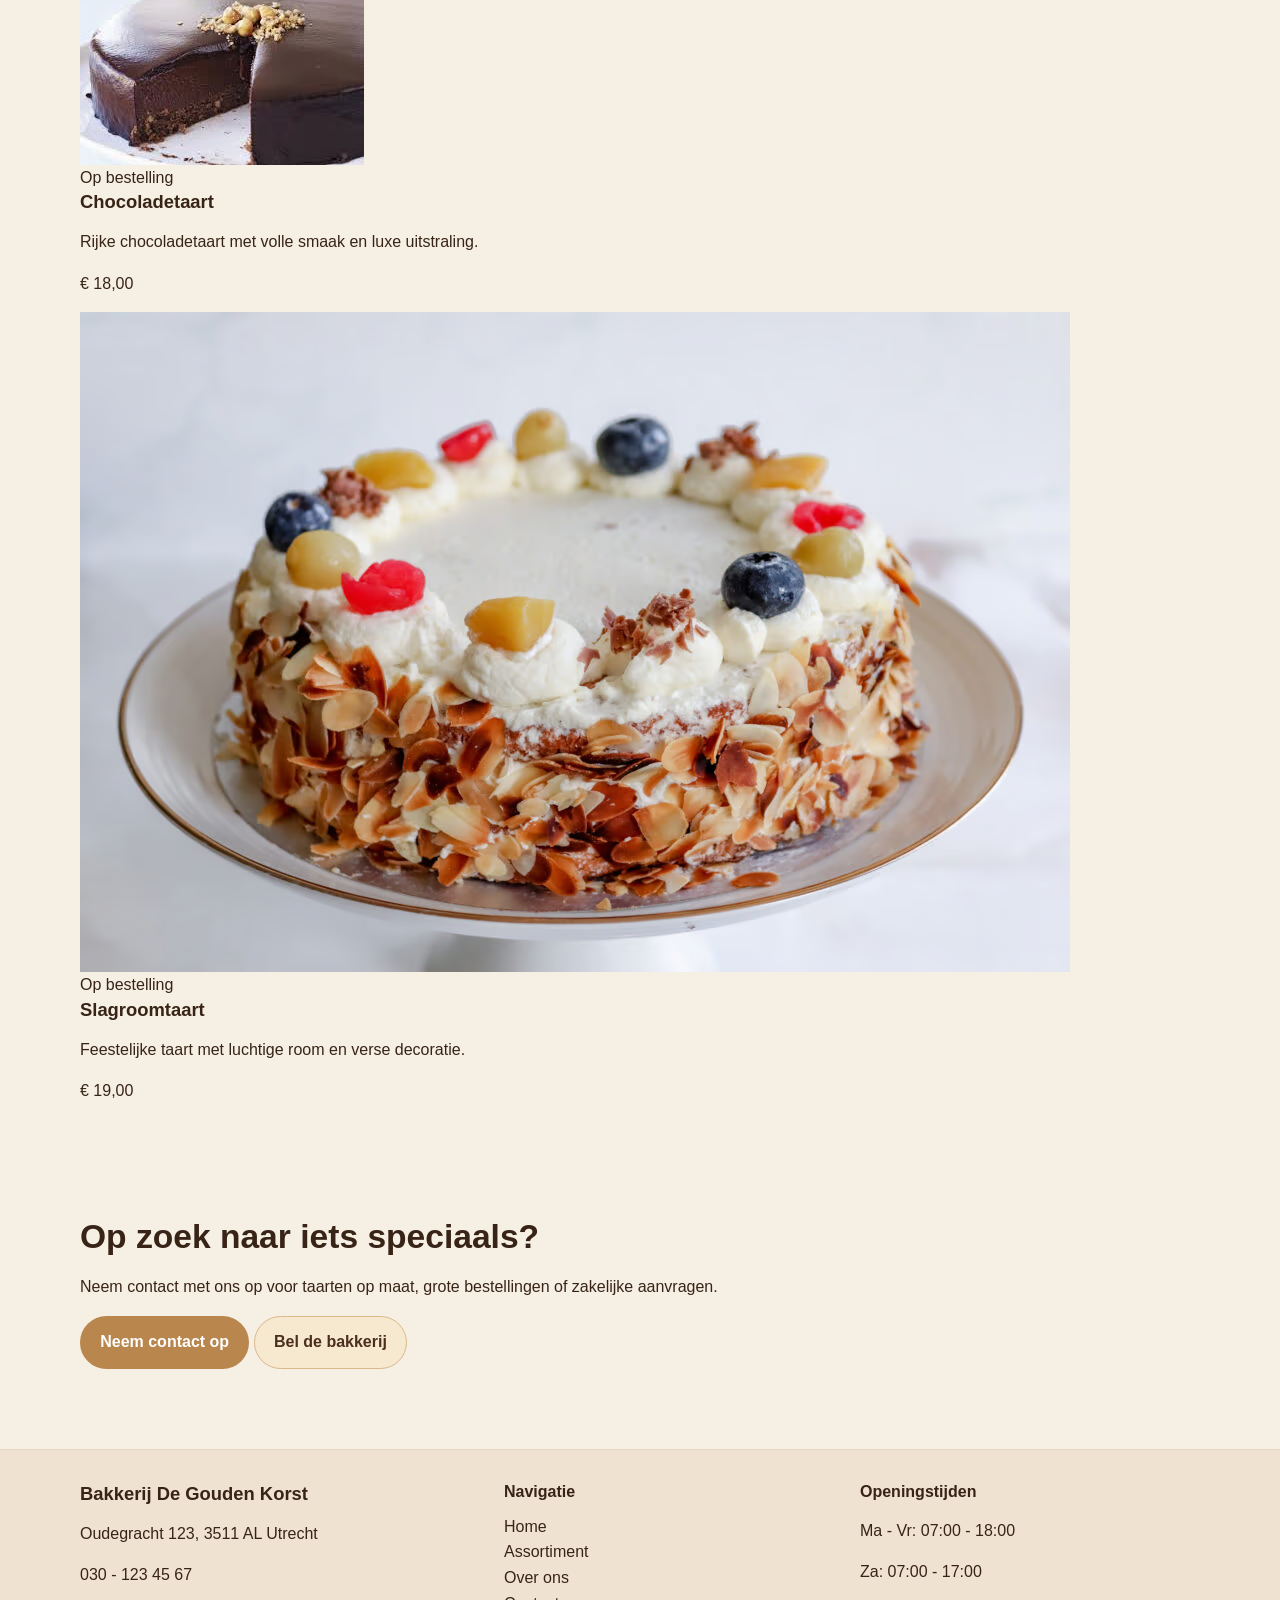
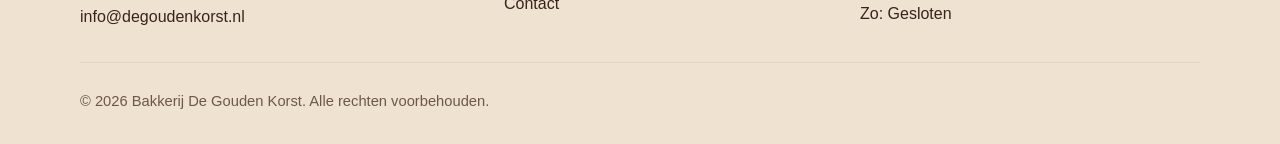
==== commit c19d90a4: "Update assortiment.html Hele nieuwe pagina" ====
--- a/assortiment.html
+++ b/assortiment.html
@@ -4,7 +4,7 @@
   <meta charset="UTF-8" />
   <meta name="viewport" content="width=device-width, initial-scale=1.0" />
   <title>Assortiment | Bakkerij De Gouden Korst</title>
-  <meta name="description" content="Bekijk ons assortiment met brood, gebak en hartige producten. Ambachtelijk, dagvers en lokaal." />
+  <meta name="description" content="Ontdek het assortiment van Bakkerij De Gouden Korst: ambachtelijk brood, hartige producten en taarten, dagelijks vers bereid." />
   <link rel="stylesheet" href="css/style.css" />
   <script defer src="js/main.js"></script>
 </head>
@@ -27,67 +27,137 @@
   </header>
 
   <main class="page-main">
-    <section class="page-hero">
-      <div class="container">
-        <p class="eyebrow">Dagelijks vers</p>
+    <section class="assortiment-hero">
+      <div class="container assortiment-hero-inner">
+        <p class="eyebrow">Dagelijks vers & ambachtelijk</p>
         <h1>Ons assortiment</h1>
-        <p>Brood, gebak en hartige producten met een ambachtelijke signatuur.</p>
+        <p>
+          Van rustiek brood tot feestelijke taarten: zorgvuldig bereid met kwaliteit,
+          smaak en lokale trots.
+        </p>
       </div>
     </section>
 
-    <section class="section">
+    <section class="section assortiment-section">
       <div class="container">
-        <h2>Brood</h2>
-        <div class="cards-grid">
-          <article class="product-card">
-            <img src="Images/zuurdesem-brood.avif" alt="Zuurdesembrood met ambachtelijke korst" />
-            <div class="product-body">
-              <h3>Zuurdesem brood</h3>
-              <p>Lang gerezen en vol karakter.</p>
-              <p class="price">€ 4,95</p>
+        <div class="category-head">
+          <h2>Brood</h2>
+          <p>Klassieke broden met karakter, dagelijks vers uit onze oven.</p>
+        </div>
+
+        <div class="assortiment-grid">
+          <article class="assortiment-card">
+            <img src="Images/meergranen-vloerbrood.avif" alt="Meergranen vloerbrood met rustieke korst" />
+            <div class="assortiment-card-body">
+              <span class="product-label">Dagvers</span>
+              <h3>Meergranen vloerbrood</h3>
+              <p>Stevig en voedzaam brood met een volle, ambachtelijke smaak.</p>
+              <p class="product-price">€ 4,95</p>
             </div>
           </article>
-          <article class="product-card">
-            <img src="Images/meergranen-vloerbrood.avif" alt="Meergranen vloerbrood met pitten en granen" />
-            <div class="product-body">
-              <h3>Meergranen vloerbrood</h3>
-              <p>Voedzaam en smaakvol voor dagelijks gebruik.</p>
-              <p class="price">€ 4,80</p>
+
+          <article class="assortiment-card">
+            <img src="Images/stokbrood.avif" alt="Vers stokbrood met knapperige korst" />
+            <div class="assortiment-card-body">
+              <span class="product-label">Populair</span>
+              <h3>Stokbrood</h3>
+              <p>Knapperige korst en luchtige binnenkant, vers gebakken.</p>
+              <p class="product-price">€ 2,95</p>
+            </div>
+          </article>
+
+          <article class="assortiment-card">
+            <img src="Images/zuurdesem-brood.avif" alt="Ambachtelijk zuurdesembrood op houten plank" />
+            <div class="assortiment-card-body">
+              <span class="product-label">Ambachtelijk</span>
+              <h3>Zuurdesembrood</h3>
+              <p>Authentiek desem met rijke smaak en stevige korst.</p>
+              <p class="product-price">€ 5,25</p>
             </div>
           </article>
         </div>
+      </div>
+    </section>
 
-        <h2>Gebak</h2>
-        <div class="cards-grid">
-          <article class="product-card">
-            <img src="Images/croissants.avif" alt="Verse croissants op bakplaat" />
-            <div class="product-body">
+    <section class="section assortiment-section section-soft">
+      <div class="container">
+        <div class="category-head">
+          <h2>Hartige producten</h2>
+          <p>Perfect voor ontbijt, lunch of een smaakvol tussendoormoment.</p>
+        </div>
+
+        <div class="assortiment-grid assortiment-grid-2">
+          <article class="assortiment-card">
+            <img src="Images/croissants.avif" alt="Goudbruine croissants vers uit de oven" />
+            <div class="assortiment-card-body">
+              <span class="product-label">Populair</span>
               <h3>Croissants</h3>
-              <p>Luchtig bladerdeeg met rijke botersmaak.</p>
-              <p class="price">€ 2,25</p>
+              <p>Luchtig, boterig en heerlijk voor ontbijt of tussendoor.</p>
+              <p class="product-price">€ 1,95</p>
+            </div>
+          </article>
+
+          <article class="assortiment-card">
+            <img src="Images/focaccia.avif" alt="Focaccia met olijfolie en rozemarijn" />
+            <div class="assortiment-card-body">
+              <span class="product-label">Dagvers</span>
+              <h3>Focaccia</h3>
+              <p>Hartig Italiaans brood met olijfolie en rozemarijn.</p>
+              <p class="product-price">€ 4,50</p>
             </div>
           </article>
         </div>
+      </div>
+    </section>
 
-        <h2>Hartige producten</h2>
-        <div class="cards-grid">
-          <article class="product-card">
-            <img src="Images/focaccia.avif" alt="Focaccia met kruiden en zeezout" />
-            <div class="product-body">
-              <h3>Focaccia</h3>
-              <p>Ideaal voor lunch, borrel of zakelijke catering.</p>
-              <p class="price">€ 6,75</p>
+    <section class="section assortiment-section">
+      <div class="container">
+        <div class="category-head">
+          <h2>Taarten</h2>
+          <p>Voor feestelijke momenten en speciale gelegenheden op maat.</p>
+        </div>
+
+        <div class="assortiment-grid">
+          <article class="assortiment-card">
+            <img src="Images/appeltaart.avif" alt="Klassieke appeltaart met krokante korst" />
+            <div class="assortiment-card-body">
+              <span class="product-label">Op bestelling</span>
+              <h3>Appeltaart</h3>
+              <p>Klassieke appeltaart met zachte appelvulling en krokante korst.</p>
+              <p class="product-price">€ 14,50</p>
+            </div>
+          </article>
+
+          <article class="assortiment-card">
+            <img src="Images/chocoladetaart.avif" alt="Luxe chocoladetaart met rijke afwerking" />
+            <div class="assortiment-card-body">
+              <span class="product-label">Op bestelling</span>
+              <h3>Chocoladetaart</h3>
+              <p>Rijke chocoladetaart met volle smaak en luxe uitstraling.</p>
+              <p class="product-price">€ 18,00</p>
+            </div>
+          </article>
+
+          <article class="assortiment-card">
+            <img src="Images/slagroomtaart.avif" alt="Feestelijke slagroomtaart met decoratie" />
+            <div class="assortiment-card-body">
+              <span class="product-label">Op bestelling</span>
+              <h3>Slagroomtaart</h3>
+              <p>Feestelijke taart met luchtige room en verse decoratie.</p>
+              <p class="product-price">€ 19,00</p>
             </div>
           </article>
         </div>
+      </div>
+    </section>
 
-        <div class="cta-panel mt">
-          <h2>Persoonlijk advies voor jouw bestelling?</h2>
-          <p>Neem contact op, we denken graag met je mee.</p>
-          <div class="hero-cta">
-            <a class="btn btn-primary" href="contact.html">Neem contact op</a>
-            <a class="btn btn-secondary" href="index.html">Terug naar home</a>
-          </div>
+    <section class="section assortiment-cta">
+      <div class="container assortiment-cta-box">
+        <h2>Op zoek naar iets speciaals?</h2>
+        <p>Neem contact met ons op voor taarten op maat, grote bestellingen of zakelijke aanvragen.</p>
+        <div class="assortiment-cta-actions">
+          <a class="btn btn-primary" href="contact.html">Neem contact op</a>
+          <a class="btn btn-secondary" href="tel:0301234567">Bel de bakkerij</a>
         </div>
       </div>
     </section>
@@ -100,8 +170,8 @@
       <div>
         <h3>Bakkerij De Gouden Korst</h3>
         <p>Oudegracht 123, 3511 AL Utrecht</p>
-        <p><a href="tel:+31301234567">030 - 123 45 67</a></p>
-        <p><a href="mailto:info@degoudenkorst.nl">info@degoudenkorst.nl</a></p>
+        <p>030 - 123 45 67</p>
+        <p>info@degoudenkorst.nl</p>
       </div>
       <div>
         <h4>Navigatie</h4>
--- a/css/style.css
+++ b/css/style.css
@@ -232,18 +232,20 @@
   padding-top: 2rem;
 }
 
+.map-heading {
+  text-align: center;
+  margin-bottom: 1.5rem;
+}
+
 .map-card {
+  width: 100%;
+  border-radius: 0;
   overflow: hidden;
-  border-radius: 24px;
-  border: 1px solid rgba(90, 55, 28, 0.12);
-  box-shadow: 0 16px 40px rgba(90, 55, 28, 0.12);
-  background: #fffaf2;
 }
 
 .map-card iframe {
+  width: 100%;
   display: block;
-  width: 100%;
-  min-height: 360px;
 }
 
 .product-card {
@@ -273,7 +275,11 @@
 
 .benefit-card,
 .value-card {
-  padding: 1rem;
+  background: var(--card);
+  border: 1px solid var(--line);
+  border-radius: var(--radius);
+  padding: 1.2rem;
+  box-shadow: var(--shadow);
 }
 
 .cta-panel {
@@ -527,3 +533,182 @@
   .hero-content { padding: 3.6rem 0; }
   .cards-grid { grid-template-columns: 1fr; }
 }
+
+/* Contact hero */
+.contact-hero {
+  background: linear-gradient(180deg, #fcf6ed 0%, #f6efe4 100%);
+  border-bottom: 1px solid var(--line);
+  padding: 2.2rem 0 1.8rem;
+}
+
+.contact-hero-inner {
+  max-width: 760px;
+}
+
+.contact-hero .eyebrow {
+  margin-bottom: 0.45rem;
+}
+
+.contact-hero h1 {
+  font-size: clamp(1.75rem, 3vw, 2.35rem);
+  margin-bottom: 0.55rem;
+}
+
+.contact-hero p {
+  color: var(--text-muted);
+  margin-bottom: 0;
+}
+
+/* Contact section/cards */
+.contact-section {
+  padding-top: 2.6rem;
+}
+
+.contact-split {
+  display: grid;
+  grid-template-columns: 1fr 1fr;
+  gap: 1.25rem;
+  align-items: start;
+}
+
+.contact-info-card,
+.contact-form-card {
+  background: #fffdf9;
+  border: 1px solid var(--line);
+  border-radius: 16px;
+  box-shadow: 0 10px 24px rgba(56, 36, 23, 0.08);
+  padding: 1.2rem;
+}
+
+.contact-image {
+  width: 100%;
+  height: 230px;
+  border-radius: 12px;
+  margin-bottom: 1rem;
+  object-fit: cover;
+}
+
+/* Left column content */
+.contact-list {
+  display: grid;
+  gap: 0.75rem;
+  margin: 0.9rem 0 1.2rem;
+}
+
+.contact-list p {
+  margin: 0;
+  line-height: 1.55;
+}
+
+.contact-label {
+  display: block;
+  font-size: 0.76rem;
+  text-transform: uppercase;
+  letter-spacing: 0.06em;
+  color: var(--accent-dark);
+  font-weight: 700;
+  margin-bottom: 0.12rem;
+}
+
+.opening-list {
+  margin-top: 0.5rem;
+  margin-bottom: 1.25rem;
+  display: grid;
+  gap: 0.35rem;
+}
+
+.whatsapp-inline {
+  display: inline-block;
+  min-width: 210px;
+  text-align: center;
+}
+
+/* Form right column */
+.contact-form-card h2 {
+  margin-bottom: 1rem;
+}
+
+.contact-form .form-group {
+  margin-bottom: 0.9rem;
+}
+
+.contact-form label {
+  display: block;
+  margin: 0 0 0.38rem;
+  font-weight: 600;
+}
+
+.contact-form input,
+.contact-form textarea {
+  width: 100%;
+  border: 1px solid #dcc8ae;
+  border-radius: 10px;
+  padding: 0.82rem 0.88rem;
+  font: inherit;
+  color: var(--text);
+  background: #fff;
+}
+
+.contact-form textarea {
+  resize: vertical;
+  min-height: 140px;
+}
+
+.contact-form input:focus,
+.contact-form textarea:focus {
+  outline: 2px solid #d9ad7b;
+  outline-offset: 1px;
+}
+
+.form-submit {
+  width: 100%;
+  margin-top: 0.45rem;
+  padding: 0.9rem 1rem;
+  font-size: 1rem;
+}
+
+.form-note {
+  margin-top: 0.72rem;
+  color: var(--text-muted);
+  font-size: 0.9rem;
+  line-height: 1.5;
+}
+
+/* Map section refinement */
+.map-section {
+  padding-top: 2rem;
+}
+
+.map-card {
+  overflow: hidden;
+  border-radius: 16px;
+  border: 1px solid var(--line);
+  box-shadow: 0 10px 24px rgba(56, 36, 23, 0.08);
+  background: #fffdf9;
+}
+
+/* Responsive */
+@media (max-width: 1024px) {
+  .contact-split {
+    grid-template-columns: 1fr;
+  }
+
+  .contact-image {
+    height: 250px;
+  }
+}
+
+@media (max-width: 760px) {
+  .contact-hero {
+    padding: 1.8rem 0 1.4rem;
+  }
+
+  .contact-info-card,
+  .contact-form-card {
+    padding: 1rem;
+  }
+
+  .contact-image {
+    height: 210px;
+  }
+}
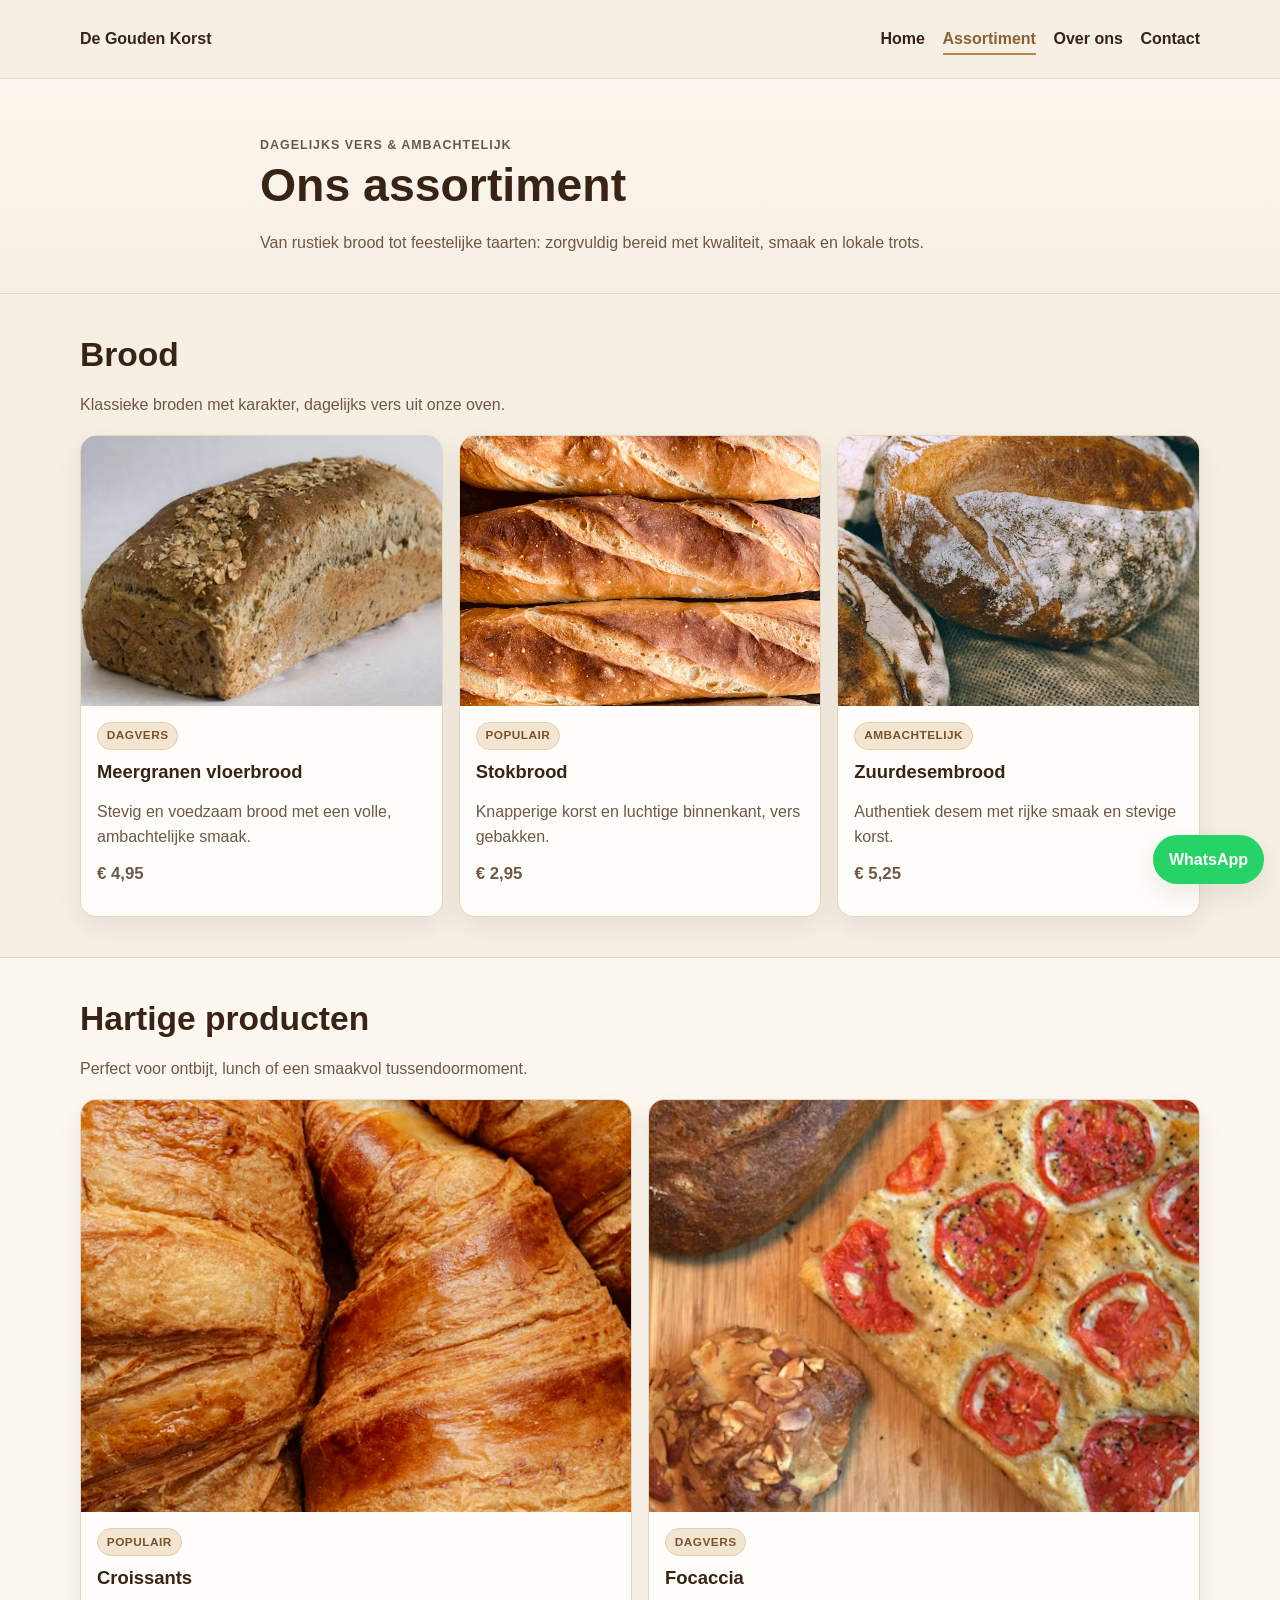
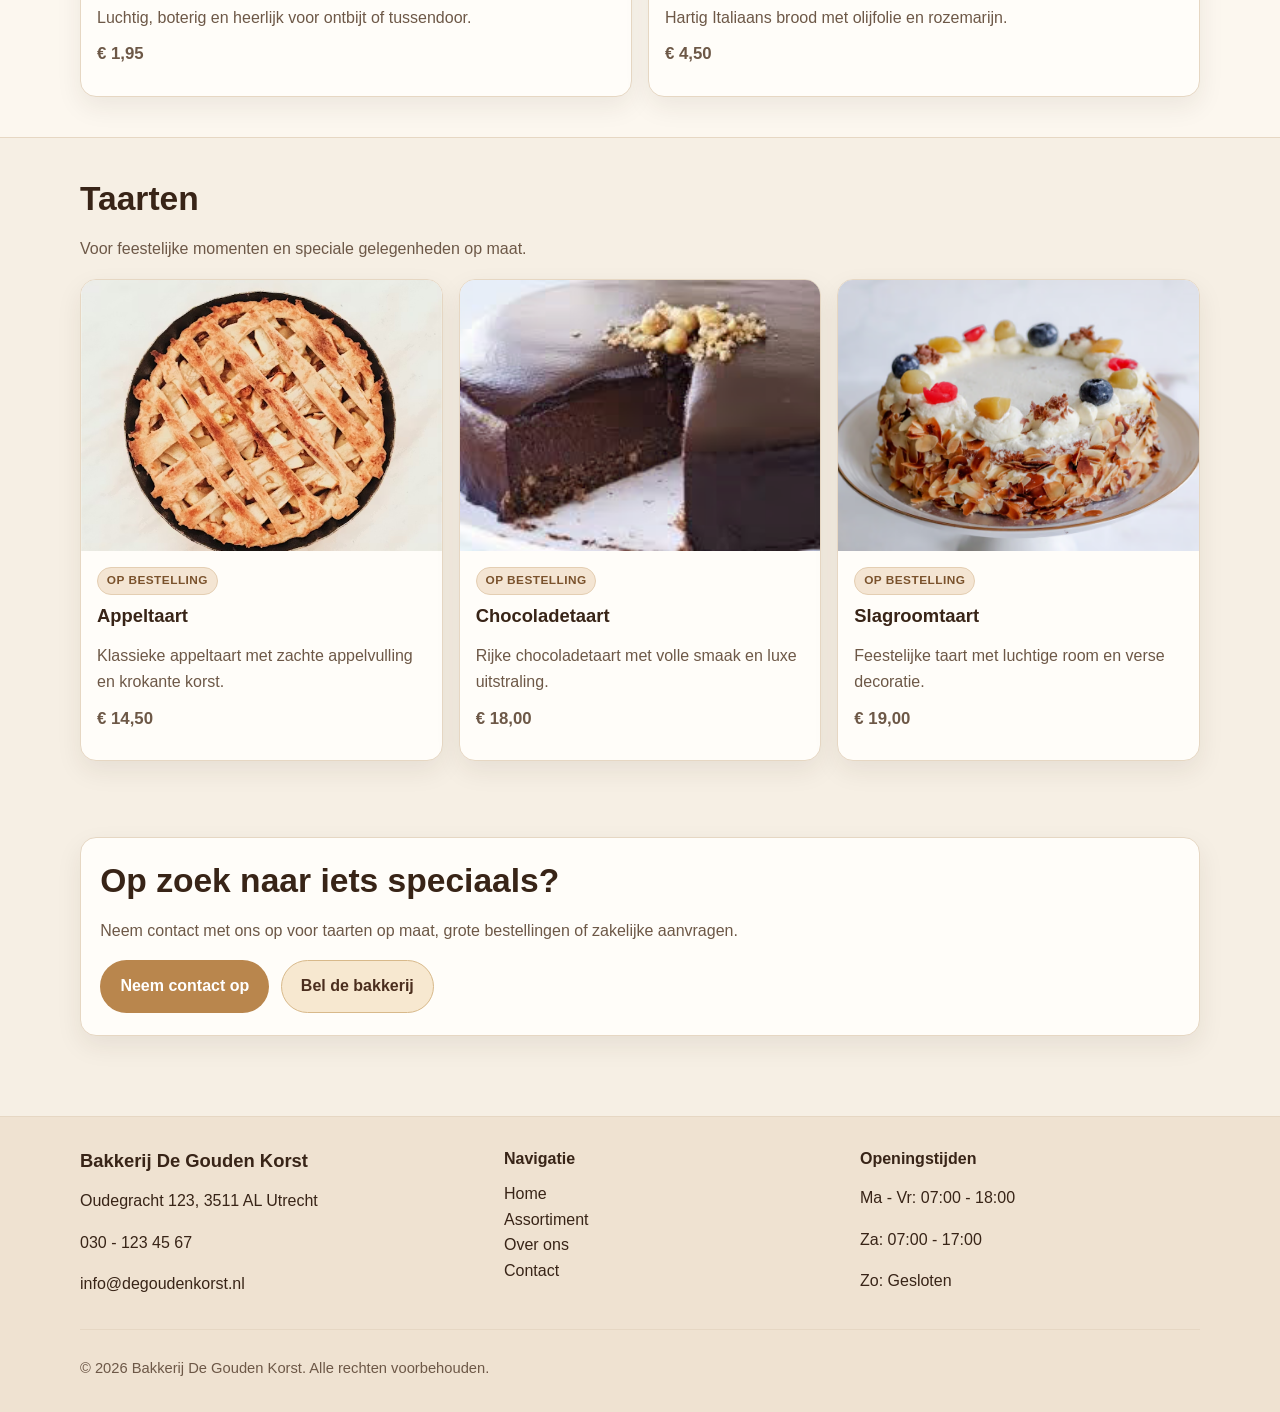
==== commit fd038df1: "Update assortiment.html" ====
--- a/assortiment.html
+++ b/assortiment.html
@@ -119,7 +119,7 @@
 
         <div class="assortiment-grid">
           <article class="assortiment-card">
-            <img src="Images/appeltaart.avif" alt="Klassieke appeltaart met krokante korst" />
+            <img src="Images/appel-taart.avif" alt="Klassieke appeltaart met krokante korst" />
             <div class="assortiment-card-body">
               <span class="product-label">Op bestelling</span>
               <h3>Appeltaart</h3>
--- a/css/style.css
+++ b/css/style.css
@@ -712,3 +712,152 @@
     height: 210px;
   }
 }
+/* ===== Assortiment page refresh ===== */
+.assortiment-hero {
+  background: linear-gradient(180deg, #fcf6ee 0%, #f6efe4 100%);
+  border-bottom: 1px solid var(--line);
+  padding: 2.8rem 0 2.3rem;
+}
+
+.assortiment-hero-inner {
+  max-width: 760px;
+}
+
+.assortiment-hero h1 {
+  font-size: clamp(2rem, 3.8vw, 2.9rem);
+  margin-bottom: 0.55rem;
+}
+
+.assortiment-hero p {
+  color: var(--text-muted);
+  margin-bottom: 0;
+}
+
+.assortiment-section {
+  padding-top: 2.5rem;
+  padding-bottom: 2.5rem;
+}
+
+.category-head {
+  margin-bottom: 1.1rem;
+}
+
+.category-head p {
+  color: var(--text-muted);
+  max-width: 760px;
+  margin-bottom: 0;
+}
+
+.assortiment-grid {
+  display: grid;
+  grid-template-columns: repeat(3, minmax(0, 1fr));
+  gap: 1rem;
+}
+
+.assortiment-grid-2 {
+  grid-template-columns: repeat(2, minmax(0, 1fr));
+}
+
+.assortiment-card {
+  background: #fffdf9;
+  border: 1px solid var(--line);
+  border-radius: 16px;
+  box-shadow: 0 10px 26px rgba(56, 36, 23, 0.08);
+  overflow: hidden;
+  transition: transform 0.2s ease, box-shadow 0.2s ease;
+}
+
+.assortiment-card:hover {
+  transform: translateY(-4px);
+  box-shadow: 0 14px 30px rgba(56, 36, 23, 0.12);
+}
+
+.assortiment-card img {
+  width: 100%;
+  aspect-ratio: 4 / 3;
+  object-fit: cover;
+  display: block;
+}
+
+.assortiment-card-body {
+  padding: 0.95rem 1rem 1.05rem;
+}
+
+.product-label {
+  display: inline-block;
+  font-size: 0.74rem;
+  font-weight: 700;
+  letter-spacing: 0.04em;
+  text-transform: uppercase;
+  color: #7a522c;
+  background: #f4e5d3;
+  border: 1px solid #e4ceb2;
+  border-radius: 999px;
+  padding: 0.22rem 0.55rem;
+  margin-bottom: 0.6rem;
+}
+
+.assortiment-card h3 {
+  margin-bottom: 0.35rem;
+}
+
+.assortiment-card p {
+  margin-bottom: 0.7rem;
+  color: var(--text-muted);
+}
+
+.product-price {
+  margin: 0;
+  color: var(--accent-dark);
+  font-weight: 800;
+  font-size: 1.05rem;
+}
+
+.assortiment-cta {
+  padding-top: 2.2rem;
+}
+
+.assortiment-cta-box {
+  background: #fffdf9;
+  border: 1px solid var(--line);
+  border-radius: 16px;
+  box-shadow: 0 10px 26px rgba(56, 36, 23, 0.08);
+  padding: 1.4rem 1.2rem;
+}
+
+.assortiment-cta-box p {
+  color: var(--text-muted);
+}
+
+.assortiment-cta-actions {
+  display: flex;
+  flex-wrap: wrap;
+  gap: 0.7rem;
+  margin-top: 0.4rem;
+}
+
+/* Responsive */
+@media (max-width: 1024px) {
+  .assortiment-grid {
+    grid-template-columns: repeat(2, minmax(0, 1fr));
+  }
+
+  .assortiment-grid-2 {
+    grid-template-columns: repeat(2, minmax(0, 1fr));
+  }
+}
+
+@media (max-width: 760px) {
+  .assortiment-hero {
+    padding: 2.1rem 0 1.8rem;
+  }
+
+  .assortiment-grid,
+  .assortiment-grid-2 {
+    grid-template-columns: 1fr;
+  }
+
+  .assortiment-card-body {
+    padding: 0.9rem 0.9rem 1rem;
+  }
+}
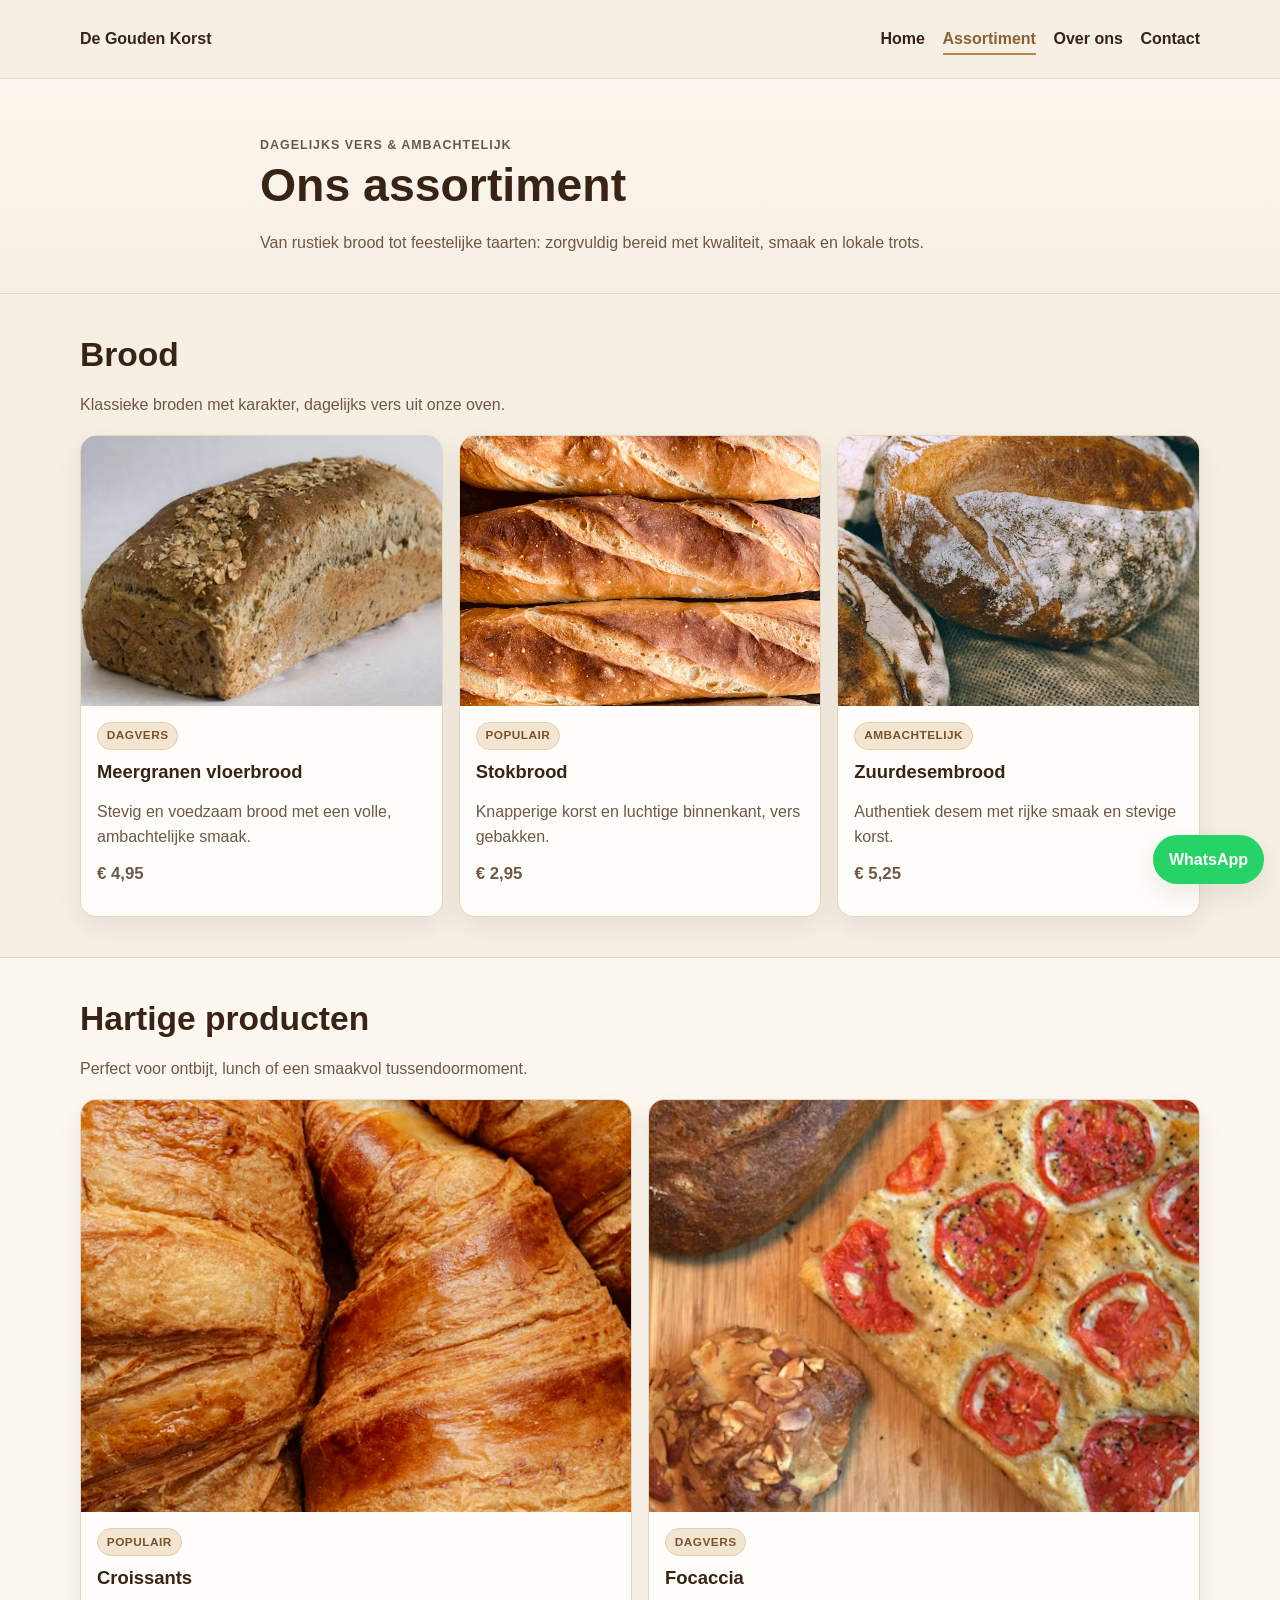
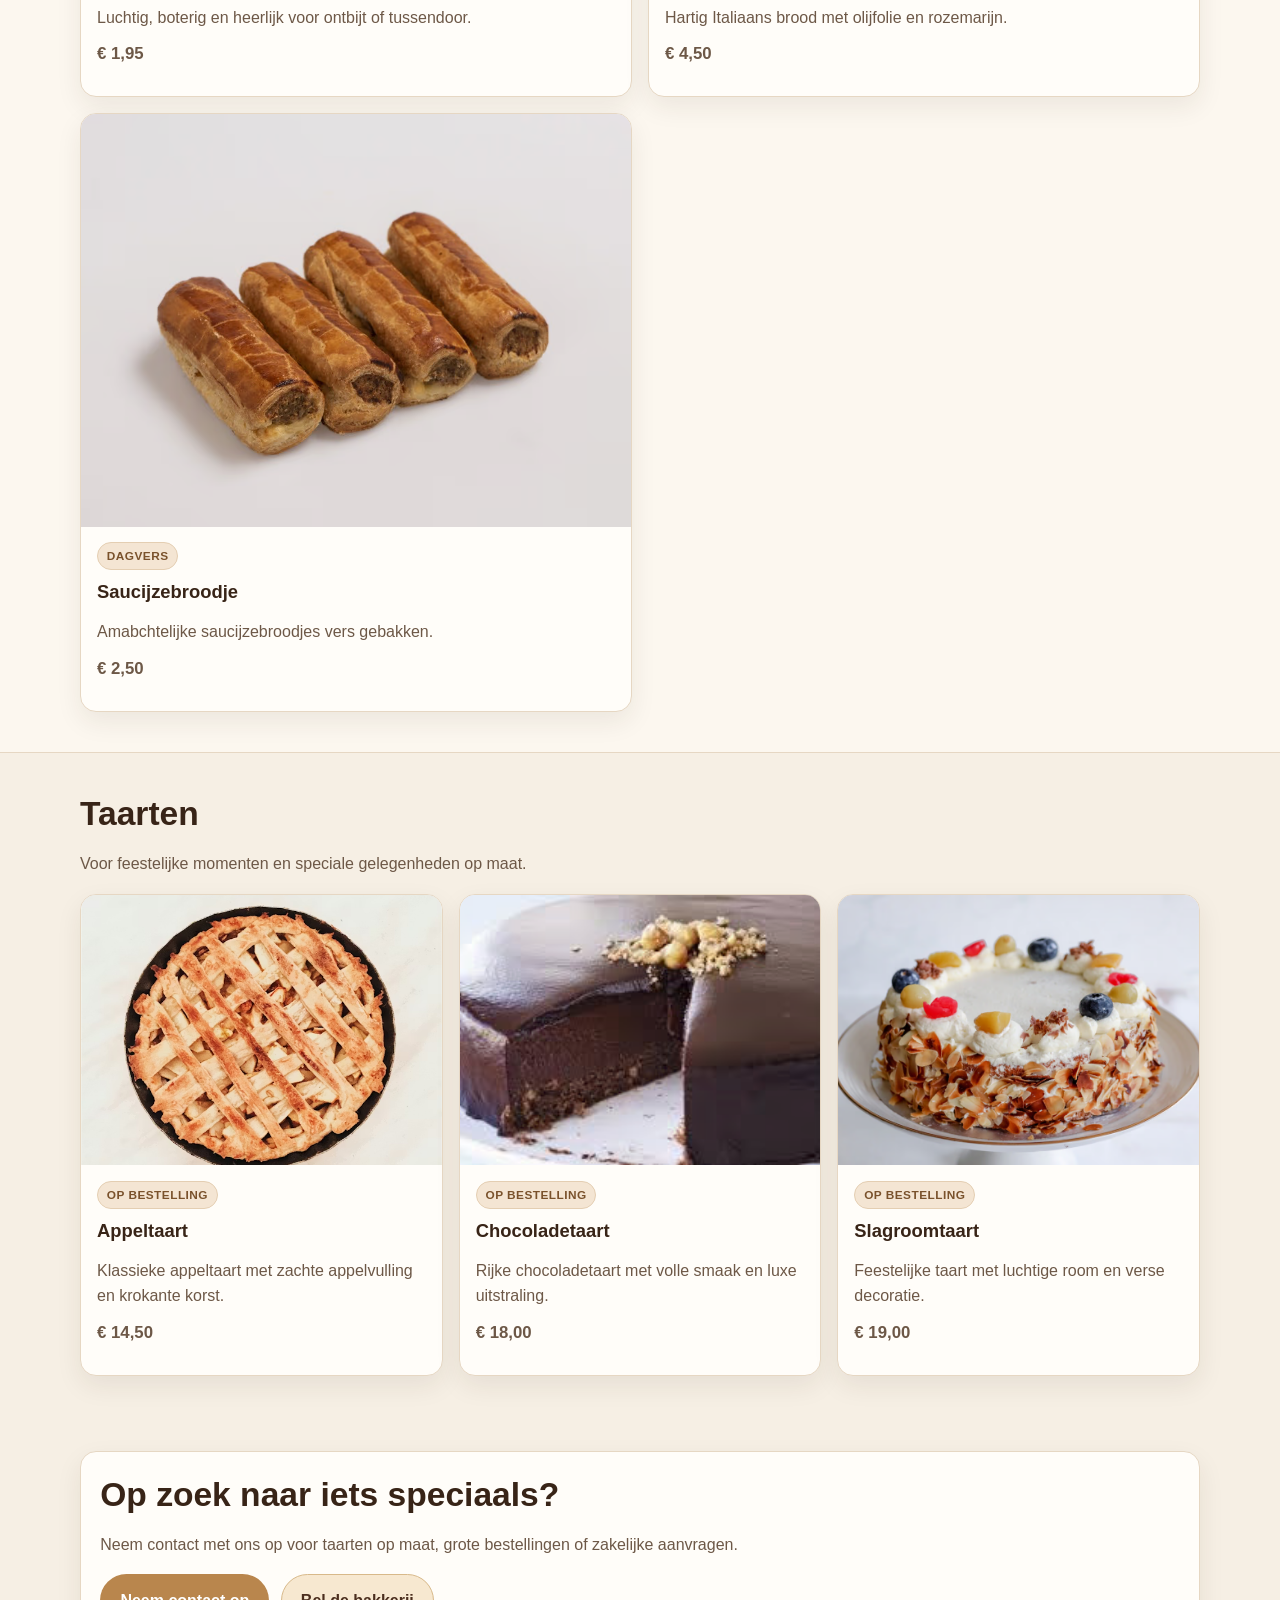
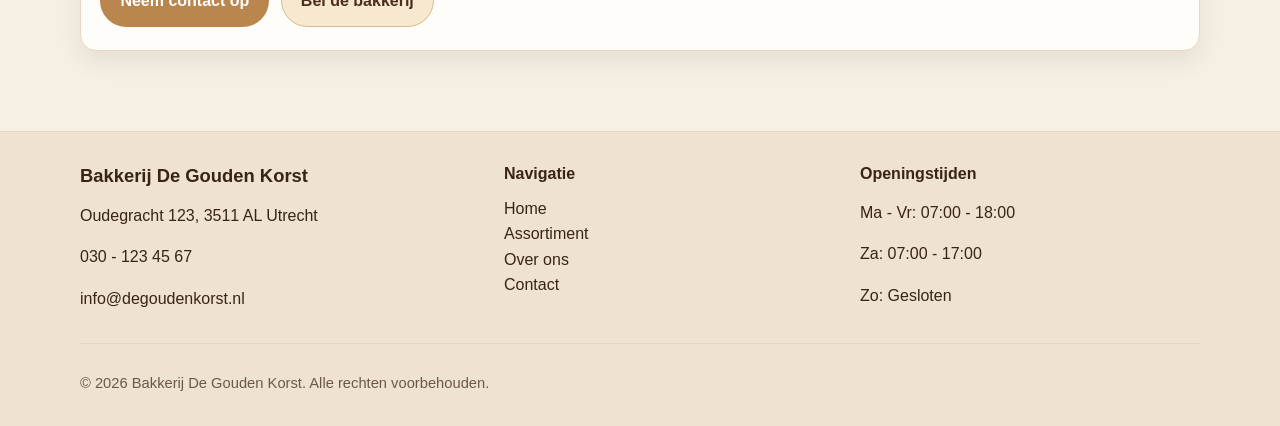
==== commit 4f95fb6d: "Update assortiment.html saucijzebroodje toegevoegd" ====
--- a/assortiment.html
+++ b/assortiment.html
@@ -106,6 +106,16 @@
               <p class="product-price">€ 4,50</p>
             </div>
           </article>
+  <article class="assortiment-card">
+            <img src="Images/Saucijzebroodjes.avif" alt="Amabchtelijke saucijzebroodjes" />
+            <div class="assortiment-card-body">
+              <span class="product-label">Dagvers</span>
+              <h3>Saucijzebroodje</h3>
+              <p>Amabchtelijke saucijzebroodjes vers gebakken.</p>
+              <p class="product-price">€ 2,50</p>
+            </div>
+          </article>
+          
         </div>
       </div>
     </section>
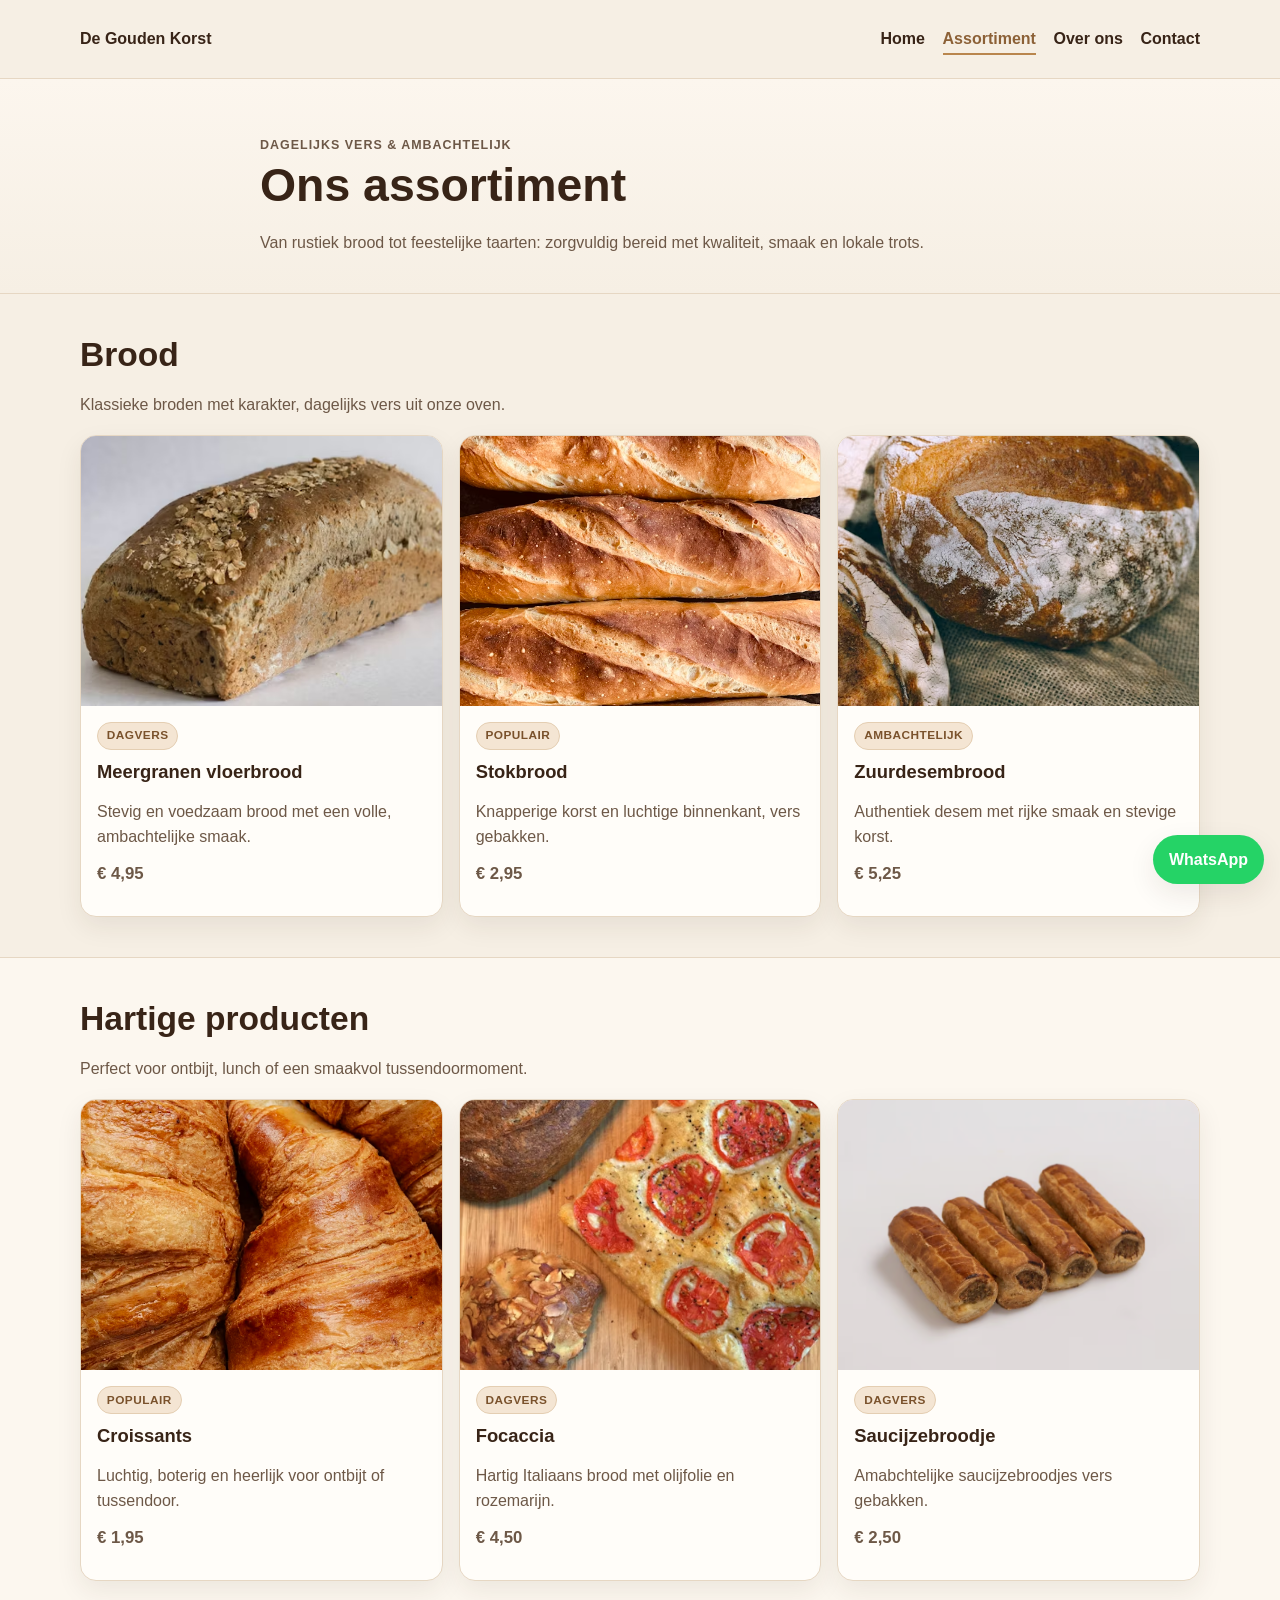
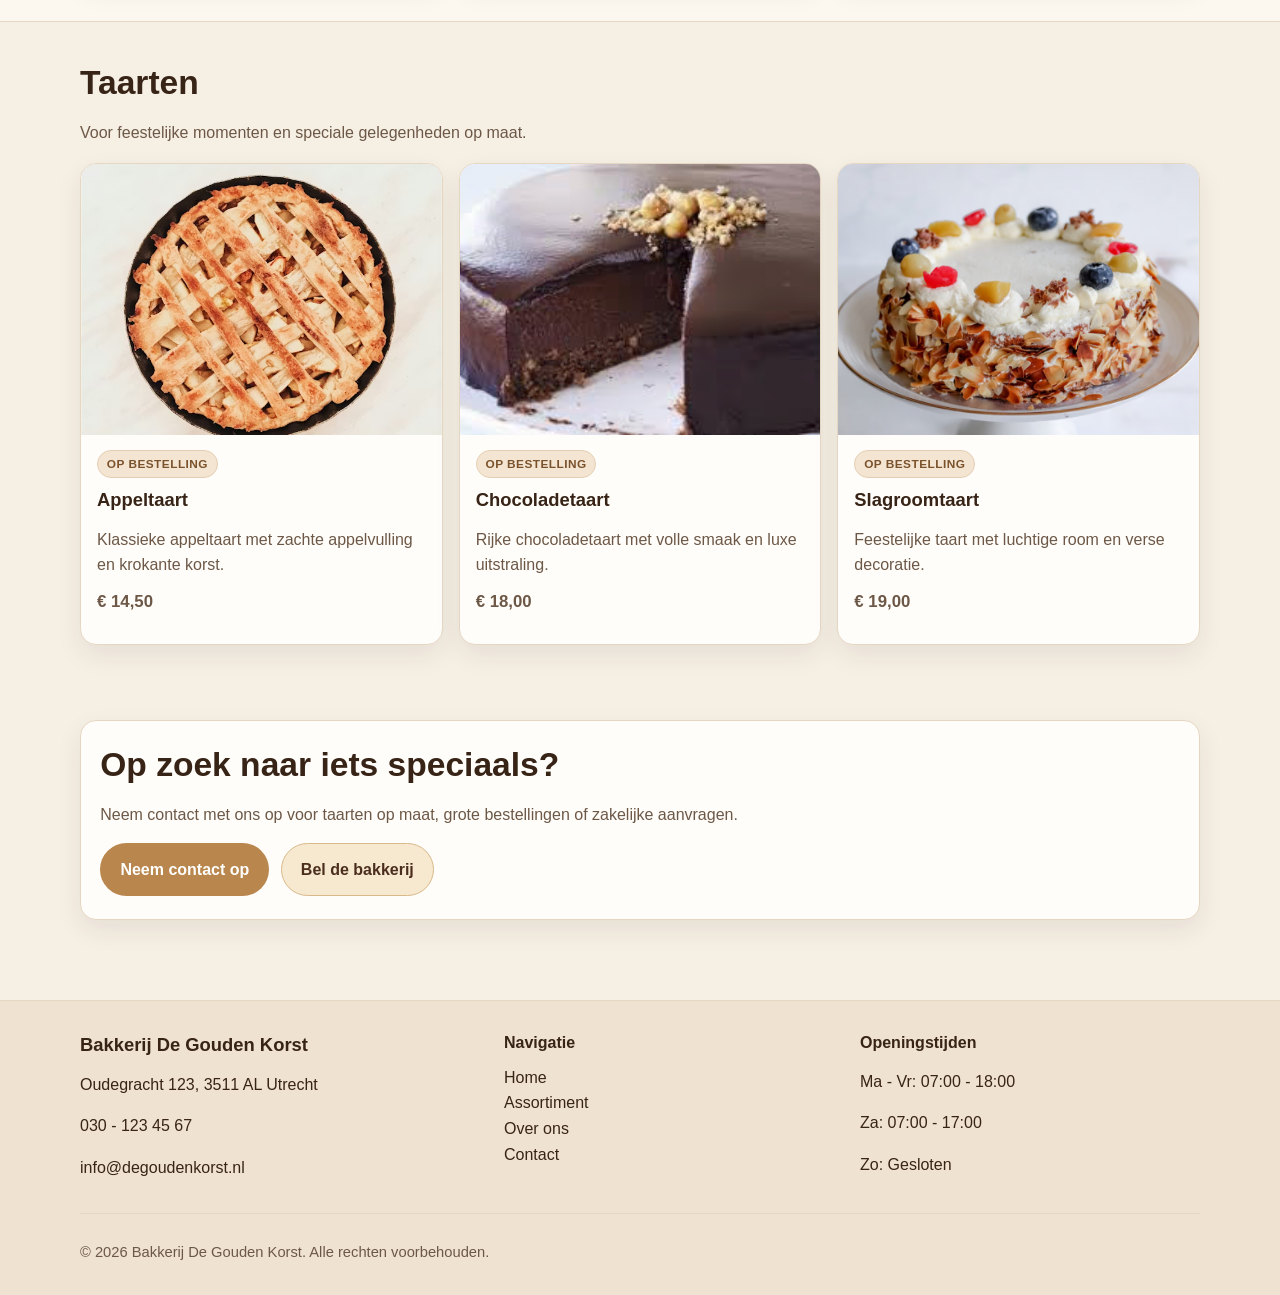
==== commit 225bc7c5: "Update assortiment.html grid aangepast" ====
--- a/assortiment.html
+++ b/assortiment.html
@@ -86,7 +86,7 @@
           <p>Perfect voor ontbijt, lunch of een smaakvol tussendoormoment.</p>
         </div>
 
-        <div class="assortiment-grid assortiment-grid-2">
+        <div class="assortiment-grid">
           <article class="assortiment-card">
             <img src="Images/croissants.avif" alt="Goudbruine croissants vers uit de oven" />
             <div class="assortiment-card-body">
